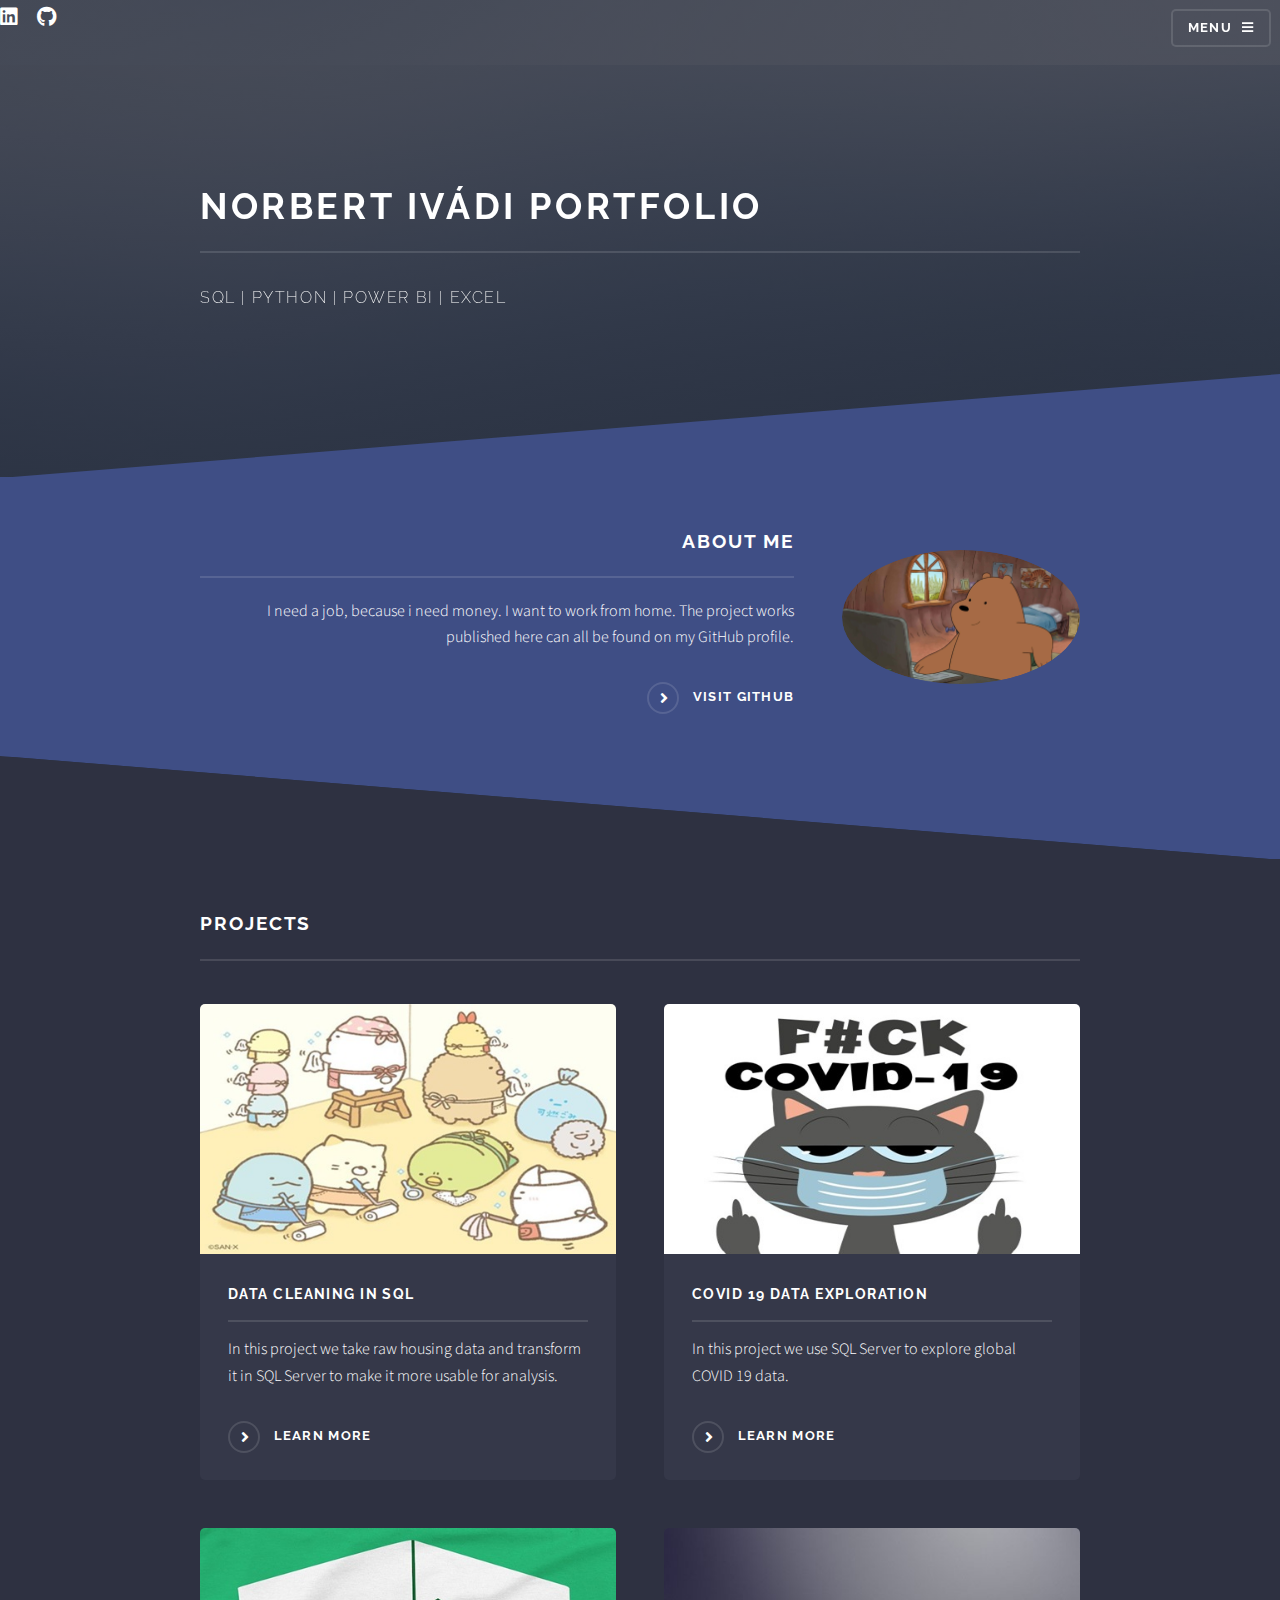
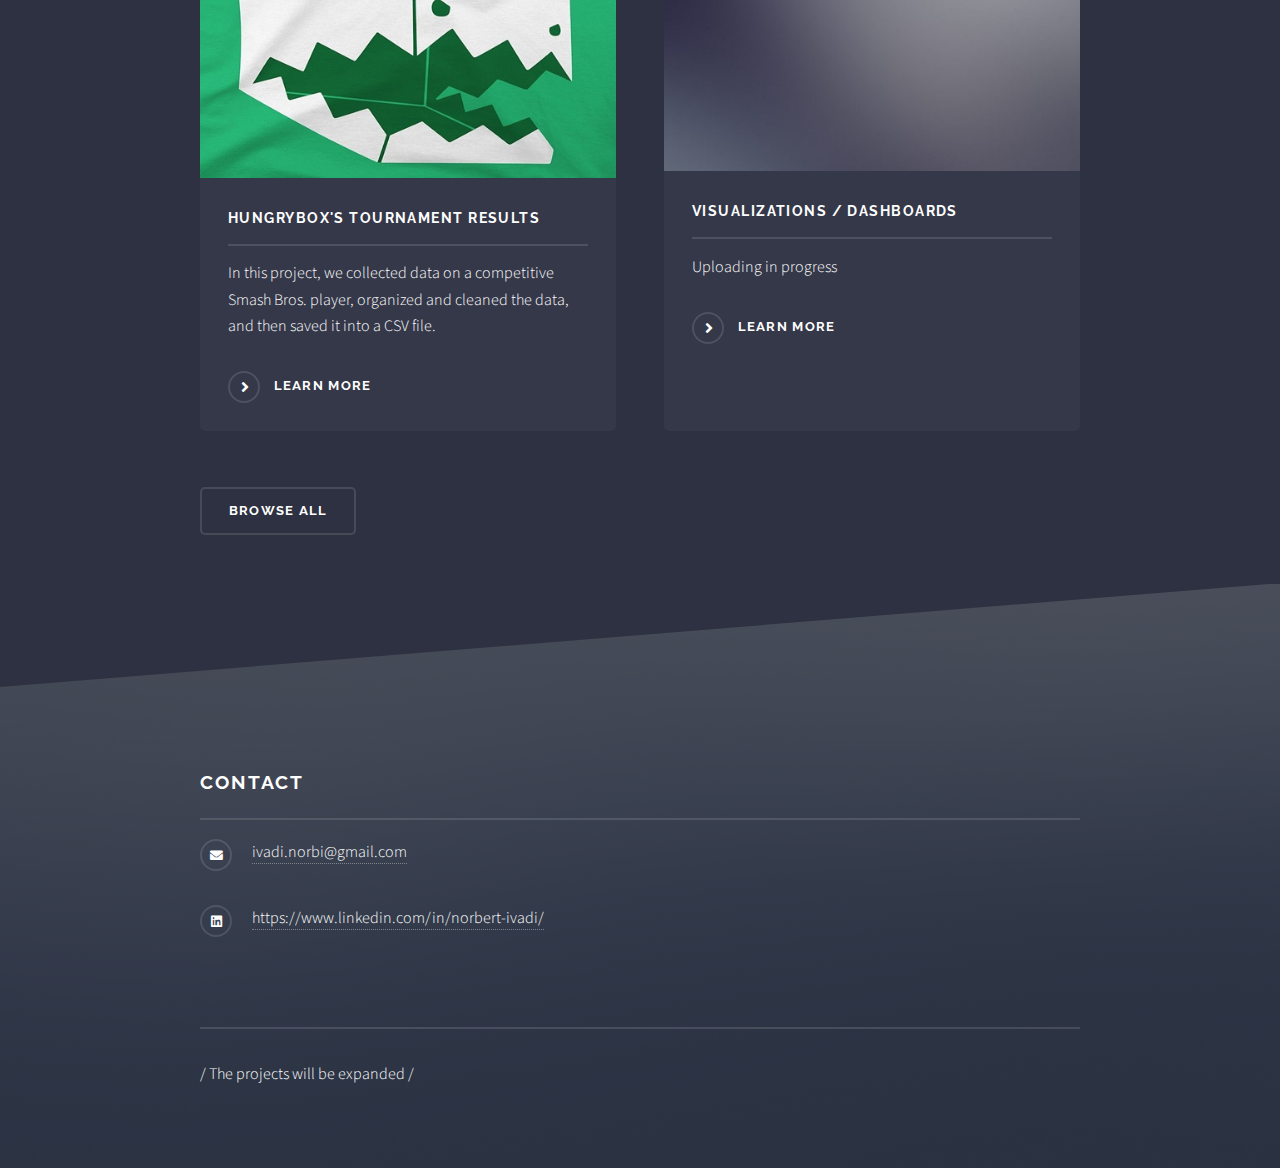
==== index.html @ 2c21918b "v 1.0" ====
<!DOCTYPE HTML>
<html>
	<head>
		<title>IvNorbi</title>
		<meta charset="utf-8" />
		<meta name="viewport" content="width=device-width, initial-scale=1, user-scalable=no" />
		<link rel="stylesheet" href="assets/css/main.css" />
		<noscript><link rel="stylesheet" href="assets/css/noscript.css" /></noscript>
	</head>
	<body class="is-preload">

		<!-- Page Wrapper -->
			<div id="page-wrapper">

				<!-- Header -->
				<ul class="icons">



					<li><a href="https://www.linkedin.com/in/norbert-ivadi/" class="icon brands fa-linkedin"  target="_blank" rel="noopener noreferrer"><span class="label">LinkedIn</span></a></li>
					<li><a href="https://github.com/IvNorbi" class="icon brands fa-github"  target="_blank" rel="noopener noreferrer"><span class="label">Github</span></a></li>
				</ul>
					<header id="header" class="alt">
						<!-- <h1><a href="index.html">Ivádi Norbert Portfolio Web</a></h1> -->
						<nav>
							<a href="#menu">Menu</a>
						</nav>
					</header>

				<!-- Menu -->
					<nav id="menu">
						<div class="inner">
							<h2>Menu</h2>
							<ul class="links">
								<li><a href="index.html">Home</a></li>
								<li><a href="#about-me">About me</a></li>
								<li><a href="#projects">Projects</a></li>
								<li><a href="#contact">Contact</a></li>
							</ul>
							<a href="#" class="close">Close</a>
						</div>
					</nav>

				<!-- Banner -->
					<section id="banner">
						<div class="inner">
							<!-- <div class="logo"><span class="icon fa-gem"></span></div> -->
							<h2>NORBERT IVÁDI PORTFOLIO</h2>
							<p>SQL | Python | Power Bi | Excel</p>
						</div>
					</section>

				<!-- Wrapper -->
					<section id="wrapper">

						<!-- One -->
							<!-- <section id="one" class="wrapper spotlight style1">
								<div class="inner">
									<a href="#" class="image"><img src="images/pic01.jpg" alt="" /></a>
									<div class="content">
										<h2 class="major">Magna arcu feugiat</h2>
										<p>Lorem ipsum dolor sit amet, etiam lorem adipiscing elit. Cras turpis ante, nullam sit amet turpis non, sollicitudin posuere urna. Mauris id tellus arcu. Nunc vehicula id nulla dignissim dapibus. Nullam ultrices, neque et faucibus viverra, ex nulla cursus.</p>
										<a href="#" class="special">Learn more</a>
									</div>
								</div>
							</section> -->

						<!-- Two -->
							<!-- <section id="two" class="wrapper alt spotlight style2">
								<div class="inner">
									<a href="#" class="image"><img src="images/pic02.jpg" alt="" /></a>
									<div class="content">
										<h2 class="major">Tempus adipiscing</h2>
										<p>Lorem ipsum dolor sit amet, etiam lorem adipiscing elit. Cras turpis ante, nullam sit amet turpis non, sollicitudin posuere urna. Mauris id tellus arcu. Nunc vehicula id nulla dignissim dapibus. Nullam ultrices, neque et faucibus viverra, ex nulla cursus.</p>
										<a href="#" class="special">Learn more</a>
									</div>
								</div>
							</section> -->

						<!-- Three -->
							<section id="three" class="wrapper spotlight style3">
								<div class="inner">
									<a href="#" class="image"><img src="images/pic03.jpg" alt="" /></a>
									<div class="content">
										<h2 class="major" id="about-me">About me</h2>
										<p>I need a job, because i need money. I want to work from home. The project works published here can all be found on my GitHub profile.</p>
										<a href="https://github.com/IvNorbi" class="special" target="_blank" rel="noopener noreferrer">VISIT GITHUB</a>
									</div>
								</div>
							</section>

						<!-- Four -->
							<section id="four" class="wrapper alt style1">
								<div class="inner">
									<h2 class="major" id="projects">PROJECTS</h2>
									<!-- <p>Test.</p> -->
									<section class="features">
										<article>
											<a href="#" class="image"><img src="images/pic04.jpg" alt="" /></a>
											<h3 class="major">Data Cleaning in SQL</h3>
											<p>In this project we take raw housing data and transform it in SQL Server to make it more usable for analysis.</p>
											<a href="https://github.com/IvNorbi/SQL-codes/blob/main/SQL%20Data%20Cleaning.sql" class="special" target="_blank" rel="noopener noreferrer">Learn more</a>
										</article>
										<article>
											<a href="#" class="image"><img src="images/pic05.jpg" alt="" /></a>
											<h3 class="major">COVID 19 Data Exploration</h3>
											<p>In this project we use SQL Server to explore global COVID 19 data.</p>
											<a href="https://github.com/IvNorbi/SQL-codes/blob/main/Covid19SQL.sql" class="special" target="_blank" rel="noopener noreferrer">Learn more</a>
										</article>
										<article>
											<a href="#" class="image"><img src="images/pic06.jpg" alt="" /></a>
											<h3 class="major">Hungrybox's Tournament Results</h3>
											<p>In this project, we collected data on a competitive Smash Bros. player, organized and cleaned the data, and then saved it into a CSV file.</p>
											<a href="https://github.com/IvNorbi/PYTHON-Codes/blob/main/hungrybox_results.ipynb" class="special" target="_blank" rel="noopener noreferrer">Learn more</a>
										</article>
										<article>
											<a href="#" class="image"><img src="images/pic07.jpg" alt="" /></a>
											<h3 class="major">Visualizations / Dashboards</h3>
											<p>Uploading in progress</p>
											<a href="#" class="special">Learn more</a>
										</article>
									</section>
									<ul class="actions">
										<li><a href="#" class="button">Browse All</a></li>
									</ul>
								</div>
							</section>

					</section>

				<!-- Footer -->
					<section id="footer">
						<div class="inner">
							<h2 class="major" id="contact">Contact</h2>
							<!-- <form method="post" action="#">
								<div class="fields">
									<div class="field">
										<label for="name">Name</label>
										<input type="text" name="name" id="name" />
									</div>
									<div class="field">
										<label for="email">Email</label>
										<input type="email" name="email" id="email" />
									</div>
									<div class="field">
										<label for="message">Message</label>
										<textarea name="message" id="message" rows="4"></textarea>
									</div>
								</div>
								<ul class="actions">
									<li><input type="submit" value="Send Message" /></li>
								</ul>
							</form> -->
							<ul class="contact">
								<li class="icon solid fa-envelope"><a href="#">ivadi.norbi@gmail.com</a></li>
								<li class="icon brands fa-linkedin"><a href="#">https://www.linkedin.com/in/norbert-ivadi/</a></li>
							</ul>
							<ul class="copyright">
								/ The projects will be expanded /
							</ul>
						</div>
					</section>

			</div>

		<!-- Scripts -->
			<script src="assets/js/jquery.min.js"></script>
			<script src="assets/js/jquery.scrollex.min.js"></script>
			<script src="assets/js/browser.min.js"></script>
			<script src="assets/js/breakpoints.min.js"></script>
			<script src="assets/js/util.js"></script>
			<script src="assets/js/main.js"></script>

	</body>
</html>
---- assets/css/main.css ----
@import url(fontawesome-all.min.css);
@import url("https://fonts.googleapis.com/css?family=Raleway:200,700|Source+Sans+Pro:300,600,300italic,600italic");

/*
	Solid State by HTML5 UP
	html5up.net | @ajlkn
	Free for personal and commercial use under the CCA 3.0 license (html5up.net/license)
*/

html, body, div, span, applet, object,
iframe, h1, h2, h3, h4, h5, h6, p, blockquote,
pre, a, abbr, acronym, address, big, cite,
code, del, dfn, em, img, ins, kbd, q, s, samp,
small, strike, strong, sub, sup, tt, var, b,
u, i, center, dl, dt, dd, ol, ul, li, fieldset,
form, label, legend, table, caption, tbody,
tfoot, thead, tr, th, td, article, aside,
canvas, details, embed, figure, figcaption,
footer, header, hgroup, menu, nav, output, ruby,
section, summary, time, mark, audio, video {
	margin: 0;
	padding: 0;
	border: 0;
	font-size: 100%;
	font: inherit;
	vertical-align: baseline;}

article, aside, details, figcaption, figure,
footer, header, hgroup, menu, nav, section {
	display: block;}

body {
	line-height: 1;
}

ol, ul {
	list-style: none;
}

blockquote, q {
	quotes: none;
}

	blockquote:before, blockquote:after, q:before, q:after {
		content: '';
		content: none;
	}

table {
	border-collapse: collapse;
	border-spacing: 0;
}

body {
	-webkit-text-size-adjust: none;
}

mark {
	background-color: transparent;
	color: inherit;
}

input::-moz-focus-inner {
	border: 0;
	padding: 0;
}

input, select, textarea {
	-moz-appearance: none;
	-webkit-appearance: none;
	-ms-appearance: none;
	appearance: none;
}

/* Basic */

	@-ms-viewport {
		width: device-width;
	}

	body {
		-ms-overflow-style: scrollbar;
	}

	@media screen and (max-width: 480px) {

		html, body {
			min-width: 320px;
		}

	}

	html {
		box-sizing: border-box;
	}

	*, *:before, *:after {
		box-sizing: inherit;
	}

	body {
		background-color: #2e3141;
		background-image: linear-gradient(to top, rgba(46, 49, 65, 0.8), rgba(46, 49, 65, 0.8)), url("../../images/bg.jpg");
		background-size: auto, cover;
		background-attachment: fixed, fixed;
		background-position: center, center;
	}

		body.is-preload *, body.is-preload *:before, body.is-preload *:after {
			-moz-animation: none !important;
			-webkit-animation: none !important;
			-ms-animation: none !important;
			animation: none !important;
			-moz-transition: none !important;
			-webkit-transition: none !important;
			-ms-transition: none !important;
			transition: none !important;
		}

/* Type */

	body, input, select, textarea {
		color: #ffffff;
		font-family: "Source Sans Pro", Helvetica, sans-serif;
		font-size: 16.5pt;
		font-weight: 300;
		line-height: 1.65;
	}

		@media screen and (max-width: 1680px) {

			body, input, select, textarea {
				font-size: 13pt;
			}

		}

		@media screen and (max-width: 1280px) {

			body, input, select, textarea {
				font-size: 12pt;
			}

		}

		@media screen and (max-width: 980px) {

			body, input, select, textarea {
				font-size: 12pt;
			}

		}

		@media screen and (max-width: 736px) {

			body, input, select, textarea {
				font-size: 12pt;
			}

		}

		@media screen and (max-width: 480px) {

			body, input, select, textarea {
				font-size: 12pt;
			}

		}

	a {
		-moz-transition: color 0.2s ease-in-out, border-bottom-color 0.2s ease-in-out;
		-webkit-transition: color 0.2s ease-in-out, border-bottom-color 0.2s ease-in-out;
		-ms-transition: color 0.2s ease-in-out, border-bottom-color 0.2s ease-in-out;
		transition: color 0.2s ease-in-out, border-bottom-color 0.2s ease-in-out;
		border-bottom: dotted 1px rgba(255, 255, 255, 0.35);
		color: #ffffff;
		text-decoration: none;
	}

		a:hover {
			border-bottom-color: transparent;
			color: #ffffff !important;
		}

		a.special:not(.button) {
			text-decoration: none;
			border-bottom: 0;
			display: block;
			font-family: Raleway, Helvetica, sans-serif;
			font-size: 0.8em;
			font-weight: 700;
			letter-spacing: 0.1em;
			margin: 0 0 2em 0;
			text-transform: uppercase;
		}

			a.special:not(.button):before {
				-moz-osx-font-smoothing: grayscale;
				-webkit-font-smoothing: antialiased;
				display: inline-block;
				font-style: normal;
				font-variant: normal;
				text-rendering: auto;
				line-height: 1;
				text-transform: none !important;
				font-family: 'Font Awesome 5 Free';
				font-weight: 900;
			}

			a.special:not(.button):before {
				-moz-transition: background-color 0.2s ease-in-out;
				-webkit-transition: background-color 0.2s ease-in-out;
				-ms-transition: background-color 0.2s ease-in-out;
				transition: background-color 0.2s ease-in-out;
				border-radius: 100%;
				border: solid 2px rgba(255, 255, 255, 0.125);
				content: '\f105';
				display: inline-block;
				font-size: 1.25em;
				height: 2em;
				line-height: 1.75em;
				margin-right: 0.85em;
				text-align: center;
				text-indent: 0.15em;
				vertical-align: middle;
				width: 2em;
			}

			a.special:not(.button):hover:before {
				background-color: rgba(255, 255, 255, 0.025);
			}

			a.special:not(.button):active:before {
				background-color: rgba(255, 255, 255, 0.075);
			}

	strong, b {
		color: #ffffff;
		font-weight: 600;
	}

	em, i {
		font-style: italic;
	}

	p {
		margin: 0 0 2em 0;
	}

	h1, h2, h3, h4, h5, h6 {
		color: #ffffff;
		font-family: Raleway, Helvetica, sans-serif;
		font-weight: 700;
		letter-spacing: 0.1em;
		margin: 0 0 1em 0;
		text-transform: uppercase;
	}

		h1 a, h2 a, h3 a, h4 a, h5 a, h6 a {
			color: inherit;
			text-decoration: none;
			border-bottom: 0;
		}

		h1 span, h2 span, h3 span, h4 span, h5 span, h6 span {
			font-weight: 200;
		}

		h1.major, h2.major, h3.major, h4.major, h5.major, h6.major {
			padding-bottom: 1em;
			border-bottom: solid 2px rgba(255, 255, 255, 0.125);
		}

	h2 {
		font-size: 1.2em;
	}

	h3 {
		font-size: 0.9em;
	}

	h4 {
		font-size: 0.7em;
	}

	h5 {
		font-size: 0.7em;
	}

	h6 {
		font-size: 0.7em;
	}

	@media screen and (max-width: 736px) {

		h2 {
			font-size: 1em;
		}

		h3 {
			font-size: 0.8em;
		}

	}

	sub {
		font-size: 0.8em;
		position: relative;
		top: 0.5em;
	}

	sup {
		font-size: 0.8em;
		position: relative;
		top: -0.5em;
	}

	blockquote {
		border-left: solid 4px rgba(255, 255, 255, 0.125);
		font-style: italic;
		margin: 0 0 2em 0;
		padding: 0.5em 0 0.5em 2em;
	}

	code {
		background: rgba(255, 255, 255, 0.025);
		border-radius: 5px;
		border: solid 2px rgba(255, 255, 255, 0.125);
		font-family: "Courier New", monospace;
		font-size: 0.9em;
		margin: 0 0.25em;
		padding: 0.25em 0.65em;
	}

	pre {
		-webkit-overflow-scrolling: touch;
		font-family: "Courier New", monospace;
		font-size: 0.9em;
		margin: 0 0 2em 0;
	}

		pre code {
			display: block;
			line-height: 1.75em;
			padding: 1em 1.5em;
			overflow-x: auto;
		}

	hr {
		border: 0;
		border-bottom: solid 2px rgba(255, 255, 255, 0.125);
		margin: 2.5em 0;
	}

		hr.major {
			margin: 4em 0;
		}

	.align-left {
		text-align: left;
	}

	.align-center {
		text-align: center;
	}

	.align-right {
		text-align: right;
	}

/* Row */

	.row {
		display: flex;
		flex-wrap: wrap;
		box-sizing: border-box;
		align-items: stretch;
	}

		.row > * {
			box-sizing: border-box;
		}

		.row.gtr-uniform > * > :last-child {
			margin-bottom: 0;
		}

		.row.aln-left {
			justify-content: flex-start;
		}

		.row.aln-center {
			justify-content: center;
		}

		.row.aln-right {
			justify-content: flex-end;
		}

		.row.aln-top {
			align-items: flex-start;
		}

		.row.aln-middle {
			align-items: center;
		}

		.row.aln-bottom {
			align-items: flex-end;
		}

		.row > .imp {
			order: -1;
		}

		.row > .col-1 {
			width: 8.33333%;
		}

		.row > .off-1 {
			margin-left: 8.33333%;
		}

		.row > .col-2 {
			width: 16.66667%;
		}

		.row > .off-2 {
			margin-left: 16.66667%;
		}

		.row > .col-3 {
			width: 25%;
		}

		.row > .off-3 {
			margin-left: 25%;
		}

		.row > .col-4 {
			width: 33.33333%;
		}

		.row > .off-4 {
			margin-left: 33.33333%;
		}

		.row > .col-5 {
			width: 41.66667%;
		}

		.row > .off-5 {
			margin-left: 41.66667%;
		}

		.row > .col-6 {
			width: 50%;
		}

		.row > .off-6 {
			margin-left: 50%;
		}

		.row > .col-7 {
			width: 58.33333%;
		}

		.row > .off-7 {
			margin-left: 58.33333%;
		}

		.row > .col-8 {
			width: 66.66667%;
		}

		.row > .off-8 {
			margin-left: 66.66667%;
		}

		.row > .col-9 {
			width: 75%;
		}

		.row > .off-9 {
			margin-left: 75%;
		}

		.row > .col-10 {
			width: 83.33333%;
		}

		.row > .off-10 {
			margin-left: 83.33333%;
		}

		.row > .col-11 {
			width: 91.66667%;
		}

		.row > .off-11 {
			margin-left: 91.66667%;
		}

		.row > .col-12 {
			width: 100%;
		}

		.row > .off-12 {
			margin-left: 100%;
		}

		.row.gtr-0 {
			margin-top: 0;
			margin-left: 0em;
		}

			.row.gtr-0 > * {
				padding: 0 0 0 0em;
			}

			.row.gtr-0.gtr-uniform {
				margin-top: 0em;
			}

				.row.gtr-0.gtr-uniform > * {
					padding-top: 0em;
				}

		.row.gtr-25 {
			margin-top: 0;
			margin-left: -0.4375em;
		}

			.row.gtr-25 > * {
				padding: 0 0 0 0.4375em;
			}

			.row.gtr-25.gtr-uniform {
				margin-top: -0.4375em;
			}

				.row.gtr-25.gtr-uniform > * {
					padding-top: 0.4375em;
				}

		.row.gtr-50 {
			margin-top: 0;
			margin-left: -0.875em;
		}

			.row.gtr-50 > * {
				padding: 0 0 0 0.875em;
			}

			.row.gtr-50.gtr-uniform {
				margin-top: -0.875em;
			}

				.row.gtr-50.gtr-uniform > * {
					padding-top: 0.875em;
				}

		.row {
			margin-top: 0;
			margin-left: -1.75em;
		}

			.row > * {
				padding: 0 0 0 1.75em;
			}

			.row.gtr-uniform {
				margin-top: -1.75em;
			}

				.row.gtr-uniform > * {
					padding-top: 1.75em;
				}

		.row.gtr-150 {
			margin-top: 0;
			margin-left: -2.625em;
		}

			.row.gtr-150 > * {
				padding: 0 0 0 2.625em;
			}

			.row.gtr-150.gtr-uniform {
				margin-top: -2.625em;
			}

				.row.gtr-150.gtr-uniform > * {
					padding-top: 2.625em;
				}

		.row.gtr-200 {
			margin-top: 0;
			margin-left: -3.5em;
		}

			.row.gtr-200 > * {
				padding: 0 0 0 3.5em;
			}

			.row.gtr-200.gtr-uniform {
				margin-top: -3.5em;
			}

				.row.gtr-200.gtr-uniform > * {
					padding-top: 3.5em;
				}

		@media screen and (max-width: 1680px) {

			.row {
				display: flex;
				flex-wrap: wrap;
				box-sizing: border-box;
				align-items: stretch;
			}

				.row > * {
					box-sizing: border-box;
				}

				.row.gtr-uniform > * > :last-child {
					margin-bottom: 0;
				}

				.row.aln-left {
					justify-content: flex-start;
				}

				.row.aln-center {
					justify-content: center;
				}

				.row.aln-right {
					justify-content: flex-end;
				}

				.row.aln-top {
					align-items: flex-start;
				}

				.row.aln-middle {
					align-items: center;
				}

				.row.aln-bottom {
					align-items: flex-end;
				}

				.row > .imp-xlarge {
					order: -1;
				}

				.row > .col-1-xlarge {
					width: 8.33333%;
				}

				.row > .off-1-xlarge {
					margin-left: 8.33333%;
				}

				.row > .col-2-xlarge {
					width: 16.66667%;
				}

				.row > .off-2-xlarge {
					margin-left: 16.66667%;
				}

				.row > .col-3-xlarge {
					width: 25%;
				}

				.row > .off-3-xlarge {
					margin-left: 25%;
				}

				.row > .col-4-xlarge {
					width: 33.33333%;
				}

				.row > .off-4-xlarge {
					margin-left: 33.33333%;
				}

				.row > .col-5-xlarge {
					width: 41.66667%;
				}

				.row > .off-5-xlarge {
					margin-left: 41.66667%;
				}

				.row > .col-6-xlarge {
					width: 50%;
				}

				.row > .off-6-xlarge {
					margin-left: 50%;
				}

				.row > .col-7-xlarge {
					width: 58.33333%;
				}

				.row > .off-7-xlarge {
					margin-left: 58.33333%;
				}

				.row > .col-8-xlarge {
					width: 66.66667%;
				}

				.row > .off-8-xlarge {
					margin-left: 66.66667%;
				}

				.row > .col-9-xlarge {
					width: 75%;
				}

				.row > .off-9-xlarge {
					margin-left: 75%;
				}

				.row > .col-10-xlarge {
					width: 83.33333%;
				}

				.row > .off-10-xlarge {
					margin-left: 83.33333%;
				}

				.row > .col-11-xlarge {
					width: 91.66667%;
				}

				.row > .off-11-xlarge {
					margin-left: 91.66667%;
				}

				.row > .col-12-xlarge {
					width: 100%;
				}

				.row > .off-12-xlarge {
					margin-left: 100%;
				}

				.row.gtr-0 {
					margin-top: 0;
					margin-left: 0em;
				}

					.row.gtr-0 > * {
						padding: 0 0 0 0em;
					}

					.row.gtr-0.gtr-uniform {
						margin-top: 0em;
					}

						.row.gtr-0.gtr-uniform > * {
							padding-top: 0em;
						}

				.row.gtr-25 {
					margin-top: 0;
					margin-left: -0.4375em;
				}

					.row.gtr-25 > * {
						padding: 0 0 0 0.4375em;
					}

					.row.gtr-25.gtr-uniform {
						margin-top: -0.4375em;
					}

						.row.gtr-25.gtr-uniform > * {
							padding-top: 0.4375em;
						}

				.row.gtr-50 {
					margin-top: 0;
					margin-left: -0.875em;
				}

					.row.gtr-50 > * {
						padding: 0 0 0 0.875em;
					}

					.row.gtr-50.gtr-uniform {
						margin-top: -0.875em;
					}

						.row.gtr-50.gtr-uniform > * {
							padding-top: 0.875em;
						}

				.row {
					margin-top: 0;
					margin-left: -1.75em;
				}

					.row > * {
						padding: 0 0 0 1.75em;
					}

					.row.gtr-uniform {
						margin-top: -1.75em;
					}

						.row.gtr-uniform > * {
							padding-top: 1.75em;
						}

				.row.gtr-150 {
					margin-top: 0;
					margin-left: -2.625em;
				}

					.row.gtr-150 > * {
						padding: 0 0 0 2.625em;
					}

					.row.gtr-150.gtr-uniform {
						margin-top: -2.625em;
					}

						.row.gtr-150.gtr-uniform > * {
							padding-top: 2.625em;
						}

				.row.gtr-200 {
					margin-top: 0;
					margin-left: -3.5em;
				}

					.row.gtr-200 > * {
						padding: 0 0 0 3.5em;
					}

					.row.gtr-200.gtr-uniform {
						margin-top: -3.5em;
					}

						.row.gtr-200.gtr-uniform > * {
							padding-top: 3.5em;
						}

		}

		@media screen and (max-width: 1280px) {

			.row {
				display: flex;
				flex-wrap: wrap;
				box-sizing: border-box;
				align-items: stretch;
			}

				.row > * {
					box-sizing: border-box;
				}

				.row.gtr-uniform > * > :last-child {
					margin-bottom: 0;
				}

				.row.aln-left {
					justify-content: flex-start;
				}

				.row.aln-center {
					justify-content: center;
				}

				.row.aln-right {
					justify-content: flex-end;
				}

				.row.aln-top {
					align-items: flex-start;
				}

				.row.aln-middle {
					align-items: center;
				}

				.row.aln-bottom {
					align-items: flex-end;
				}

				.row > .imp-large {
					order: -1;
				}

				.row > .col-1-large {
					width: 8.33333%;
				}

				.row > .off-1-large {
					margin-left: 8.33333%;
				}

				.row > .col-2-large {
					width: 16.66667%;
				}

				.row > .off-2-large {
					margin-left: 16.66667%;
				}

				.row > .col-3-large {
					width: 25%;
				}

				.row > .off-3-large {
					margin-left: 25%;
				}

				.row > .col-4-large {
					width: 33.33333%;
				}

				.row > .off-4-large {
					margin-left: 33.33333%;
				}

				.row > .col-5-large {
					width: 41.66667%;
				}

				.row > .off-5-large {
					margin-left: 41.66667%;
				}

				.row > .col-6-large {
					width: 50%;
				}

				.row > .off-6-large {
					margin-left: 50%;
				}

				.row > .col-7-large {
					width: 58.33333%;
				}

				.row > .off-7-large {
					margin-left: 58.33333%;
				}

				.row > .col-8-large {
					width: 66.66667%;
				}

				.row > .off-8-large {
					margin-left: 66.66667%;
				}

				.row > .col-9-large {
					width: 75%;
				}

				.row > .off-9-large {
					margin-left: 75%;
				}

				.row > .col-10-large {
					width: 83.33333%;
				}

				.row > .off-10-large {
					margin-left: 83.33333%;
				}

				.row > .col-11-large {
					width: 91.66667%;
				}

				.row > .off-11-large {
					margin-left: 91.66667%;
				}

				.row > .col-12-large {
					width: 100%;
				}

				.row > .off-12-large {
					margin-left: 100%;
				}

				.row.gtr-0 {
					margin-top: 0;
					margin-left: 0em;
				}

					.row.gtr-0 > * {
						padding: 0 0 0 0em;
					}

					.row.gtr-0.gtr-uniform {
						margin-top: 0em;
					}

						.row.gtr-0.gtr-uniform > * {
							padding-top: 0em;
						}

				.row.gtr-25 {
					margin-top: 0;
					margin-left: -0.4375em;
				}

					.row.gtr-25 > * {
						padding: 0 0 0 0.4375em;
					}

					.row.gtr-25.gtr-uniform {
						margin-top: -0.4375em;
					}

						.row.gtr-25.gtr-uniform > * {
							padding-top: 0.4375em;
						}

				.row.gtr-50 {
					margin-top: 0;
					margin-left: -0.875em;
				}

					.row.gtr-50 > * {
						padding: 0 0 0 0.875em;
					}

					.row.gtr-50.gtr-uniform {
						margin-top: -0.875em;
					}

						.row.gtr-50.gtr-uniform > * {
							padding-top: 0.875em;
						}

				.row {
					margin-top: 0;
					margin-left: -1.75em;
				}

					.row > * {
						padding: 0 0 0 1.75em;
					}

					.row.gtr-uniform {
						margin-top: -1.75em;
					}

						.row.gtr-uniform > * {
							padding-top: 1.75em;
						}

				.row.gtr-150 {
					margin-top: 0;
					margin-left: -2.625em;
				}

					.row.gtr-150 > * {
						padding: 0 0 0 2.625em;
					}

					.row.gtr-150.gtr-uniform {
						margin-top: -2.625em;
					}

						.row.gtr-150.gtr-uniform > * {
							padding-top: 2.625em;
						}

				.row.gtr-200 {
					margin-top: 0;
					margin-left: -3.5em;
				}

					.row.gtr-200 > * {
						padding: 0 0 0 3.5em;
					}

					.row.gtr-200.gtr-uniform {
						margin-top: -3.5em;
					}

						.row.gtr-200.gtr-uniform > * {
							padding-top: 3.5em;
						}

		}

		@media screen and (max-width: 980px) {

			.row {
				display: flex;
				flex-wrap: wrap;
				box-sizing: border-box;
				align-items: stretch;
			}

				.row > * {
					box-sizing: border-box;
				}

				.row.gtr-uniform > * > :last-child {
					margin-bottom: 0;
				}

				.row.aln-left {
					justify-content: flex-start;
				}

				.row.aln-center {
					justify-content: center;
				}

				.row.aln-right {
					justify-content: flex-end;
				}

				.row.aln-top {
					align-items: flex-start;
				}

				.row.aln-middle {
					align-items: center;
				}

				.row.aln-bottom {
					align-items: flex-end;
				}

				.row > .imp-medium {
					order: -1;
				}

				.row > .col-1-medium {
					width: 8.33333%;
				}

				.row > .off-1-medium {
					margin-left: 8.33333%;
				}

				.row > .col-2-medium {
					width: 16.66667%;
				}

				.row > .off-2-medium {
					margin-left: 16.66667%;
				}

				.row > .col-3-medium {
					width: 25%;
				}

				.row > .off-3-medium {
					margin-left: 25%;
				}

				.row > .col-4-medium {
					width: 33.33333%;
				}

				.row > .off-4-medium {
					margin-left: 33.33333%;
				}

				.row > .col-5-medium {
					width: 41.66667%;
				}

				.row > .off-5-medium {
					margin-left: 41.66667%;
				}

				.row > .col-6-medium {
					width: 50%;
				}

				.row > .off-6-medium {
					margin-left: 50%;
				}

				.row > .col-7-medium {
					width: 58.33333%;
				}

				.row > .off-7-medium {
					margin-left: 58.33333%;
				}

				.row > .col-8-medium {
					width: 66.66667%;
				}

				.row > .off-8-medium {
					margin-left: 66.66667%;
				}

				.row > .col-9-medium {
					width: 75%;
				}

				.row > .off-9-medium {
					margin-left: 75%;
				}

				.row > .col-10-medium {
					width: 83.33333%;
				}

				.row > .off-10-medium {
					margin-left: 83.33333%;
				}

				.row > .col-11-medium {
					width: 91.66667%;
				}

				.row > .off-11-medium {
					margin-left: 91.66667%;
				}

				.row > .col-12-medium {
					width: 100%;
				}

				.row > .off-12-medium {
					margin-left: 100%;
				}

				.row.gtr-0 {
					margin-top: 0;
					margin-left: 0em;
				}

					.row.gtr-0 > * {
						padding: 0 0 0 0em;
					}

					.row.gtr-0.gtr-uniform {
						margin-top: 0em;
					}

						.row.gtr-0.gtr-uniform > * {
							padding-top: 0em;
						}

				.row.gtr-25 {
					margin-top: 0;
					margin-left: -0.4375em;
				}

					.row.gtr-25 > * {
						padding: 0 0 0 0.4375em;
					}

					.row.gtr-25.gtr-uniform {
						margin-top: -0.4375em;
					}

						.row.gtr-25.gtr-uniform > * {
							padding-top: 0.4375em;
						}

				.row.gtr-50 {
					margin-top: 0;
					margin-left: -0.875em;
				}

					.row.gtr-50 > * {
						padding: 0 0 0 0.875em;
					}

					.row.gtr-50.gtr-uniform {
						margin-top: -0.875em;
					}

						.row.gtr-50.gtr-uniform > * {
							padding-top: 0.875em;
						}

				.row {
					margin-top: 0;
					margin-left: -1.75em;
				}

					.row > * {
						padding: 0 0 0 1.75em;
					}

					.row.gtr-uniform {
						margin-top: -1.75em;
					}

						.row.gtr-uniform > * {
							padding-top: 1.75em;
						}

				.row.gtr-150 {
					margin-top: 0;
					margin-left: -2.625em;
				}

					.row.gtr-150 > * {
						padding: 0 0 0 2.625em;
					}

					.row.gtr-150.gtr-uniform {
						margin-top: -2.625em;
					}

						.row.gtr-150.gtr-uniform > * {
							padding-top: 2.625em;
						}

				.row.gtr-200 {
					margin-top: 0;
					margin-left: -3.5em;
				}

					.row.gtr-200 > * {
						padding: 0 0 0 3.5em;
					}

					.row.gtr-200.gtr-uniform {
						margin-top: -3.5em;
					}

						.row.gtr-200.gtr-uniform > * {
							padding-top: 3.5em;
						}

		}

		@media screen and (max-width: 736px) {

			.row {
				display: flex;
				flex-wrap: wrap;
				box-sizing: border-box;
				align-items: stretch;
			}

				.row > * {
					box-sizing: border-box;
				}

				.row.gtr-uniform > * > :last-child {
					margin-bottom: 0;
				}

				.row.aln-left {
					justify-content: flex-start;
				}

				.row.aln-center {
					justify-content: center;
				}

				.row.aln-right {
					justify-content: flex-end;
				}

				.row.aln-top {
					align-items: flex-start;
				}

				.row.aln-middle {
					align-items: center;
				}

				.row.aln-bottom {
					align-items: flex-end;
				}

				.row > .imp-small {
					order: -1;
				}

				.row > .col-1-small {
					width: 8.33333%;
				}

				.row > .off-1-small {
					margin-left: 8.33333%;
				}

				.row > .col-2-small {
					width: 16.66667%;
				}

				.row > .off-2-small {
					margin-left: 16.66667%;
				}

				.row > .col-3-small {
					width: 25%;
				}

				.row > .off-3-small {
					margin-left: 25%;
				}

				.row > .col-4-small {
					width: 33.33333%;
				}

				.row > .off-4-small {
					margin-left: 33.33333%;
				}

				.row > .col-5-small {
					width: 41.66667%;
				}

				.row > .off-5-small {
					margin-left: 41.66667%;
				}

				.row > .col-6-small {
					width: 50%;
				}

				.row > .off-6-small {
					margin-left: 50%;
				}

				.row > .col-7-small {
					width: 58.33333%;
				}

				.row > .off-7-small {
					margin-left: 58.33333%;
				}

				.row > .col-8-small {
					width: 66.66667%;
				}

				.row > .off-8-small {
					margin-left: 66.66667%;
				}

				.row > .col-9-small {
					width: 75%;
				}

				.row > .off-9-small {
					margin-left: 75%;
				}

				.row > .col-10-small {
					width: 83.33333%;
				}

				.row > .off-10-small {
					margin-left: 83.33333%;
				}

				.row > .col-11-small {
					width: 91.66667%;
				}

				.row > .off-11-small {
					margin-left: 91.66667%;
				}

				.row > .col-12-small {
					width: 100%;
				}

				.row > .off-12-small {
					margin-left: 100%;
				}

				.row.gtr-0 {
					margin-top: 0;
					margin-left: 0em;
				}

					.row.gtr-0 > * {
						padding: 0 0 0 0em;
					}

					.row.gtr-0.gtr-uniform {
						margin-top: 0em;
					}

						.row.gtr-0.gtr-uniform > * {
							padding-top: 0em;
						}

				.row.gtr-25 {
					margin-top: 0;
					margin-left: -0.3125em;
				}

					.row.gtr-25 > * {
						padding: 0 0 0 0.3125em;
					}

					.row.gtr-25.gtr-uniform {
						margin-top: -0.3125em;
					}

						.row.gtr-25.gtr-uniform > * {
							padding-top: 0.3125em;
						}

				.row.gtr-50 {
					margin-top: 0;
					margin-left: -0.625em;
				}

					.row.gtr-50 > * {
						padding: 0 0 0 0.625em;
					}

					.row.gtr-50.gtr-uniform {
						margin-top: -0.625em;
					}

						.row.gtr-50.gtr-uniform > * {
							padding-top: 0.625em;
						}

				.row {
					margin-top: 0;
					margin-left: -1.25em;
				}

					.row > * {
						padding: 0 0 0 1.25em;
					}

					.row.gtr-uniform {
						margin-top: -1.25em;
					}

						.row.gtr-uniform > * {
							padding-top: 1.25em;
						}

				.row.gtr-150 {
					margin-top: 0;
					margin-left: -1.875em;
				}

					.row.gtr-150 > * {
						padding: 0 0 0 1.875em;
					}

					.row.gtr-150.gtr-uniform {
						margin-top: -1.875em;
					}

						.row.gtr-150.gtr-uniform > * {
							padding-top: 1.875em;
						}

				.row.gtr-200 {
					margin-top: 0;
					margin-left: -2.5em;
				}

					.row.gtr-200 > * {
						padding: 0 0 0 2.5em;
					}

					.row.gtr-200.gtr-uniform {
						margin-top: -2.5em;
					}

						.row.gtr-200.gtr-uniform > * {
							padding-top: 2.5em;
						}

		}

		@media screen and (max-width: 480px) {

			.row {
				display: flex;
				flex-wrap: wrap;
				box-sizing: border-box;
				align-items: stretch;
			}

				.row > * {
					box-sizing: border-box;
				}

				.row.gtr-uniform > * > :last-child {
					margin-bottom: 0;
				}

				.row.aln-left {
					justify-content: flex-start;
				}

				.row.aln-center {
					justify-content: center;
				}

				.row.aln-right {
					justify-content: flex-end;
				}

				.row.aln-top {
					align-items: flex-start;
				}

				.row.aln-middle {
					align-items: center;
				}

				.row.aln-bottom {
					align-items: flex-end;
				}

				.row > .imp-xsmall {
					order: -1;
				}

				.row > .col-1-xsmall {
					width: 8.33333%;
				}

				.row > .off-1-xsmall {
					margin-left: 8.33333%;
				}

				.row > .col-2-xsmall {
					width: 16.66667%;
				}

				.row > .off-2-xsmall {
					margin-left: 16.66667%;
				}

				.row > .col-3-xsmall {
					width: 25%;
				}

				.row > .off-3-xsmall {
					margin-left: 25%;
				}

				.row > .col-4-xsmall {
					width: 33.33333%;
				}

				.row > .off-4-xsmall {
					margin-left: 33.33333%;
				}

				.row > .col-5-xsmall {
					width: 41.66667%;
				}

				.row > .off-5-xsmall {
					margin-left: 41.66667%;
				}

				.row > .col-6-xsmall {
					width: 50%;
				}

				.row > .off-6-xsmall {
					margin-left: 50%;
				}

				.row > .col-7-xsmall {
					width: 58.33333%;
				}

				.row > .off-7-xsmall {
					margin-left: 58.33333%;
				}

				.row > .col-8-xsmall {
					width: 66.66667%;
				}

				.row > .off-8-xsmall {
					margin-left: 66.66667%;
				}

				.row > .col-9-xsmall {
					width: 75%;
				}

				.row > .off-9-xsmall {
					margin-left: 75%;
				}

				.row > .col-10-xsmall {
					width: 83.33333%;
				}

				.row > .off-10-xsmall {
					margin-left: 83.33333%;
				}

				.row > .col-11-xsmall {
					width: 91.66667%;
				}

				.row > .off-11-xsmall {
					margin-left: 91.66667%;
				}

				.row > .col-12-xsmall {
					width: 100%;
				}

				.row > .off-12-xsmall {
					margin-left: 100%;
				}

				.row.gtr-0 {
					margin-top: 0;
					margin-left: 0em;
				}

					.row.gtr-0 > * {
						padding: 0 0 0 0em;
					}

					.row.gtr-0.gtr-uniform {
						margin-top: 0em;
					}

						.row.gtr-0.gtr-uniform > * {
							padding-top: 0em;
						}

				.row.gtr-25 {
					margin-top: 0;
					margin-left: -0.3125em;
				}

					.row.gtr-25 > * {
						padding: 0 0 0 0.3125em;
					}

					.row.gtr-25.gtr-uniform {
						margin-top: -0.3125em;
					}

						.row.gtr-25.gtr-uniform > * {
							padding-top: 0.3125em;
						}

				.row.gtr-50 {
					margin-top: 0;
					margin-left: -0.625em;
				}

					.row.gtr-50 > * {
						padding: 0 0 0 0.625em;
					}

					.row.gtr-50.gtr-uniform {
						margin-top: -0.625em;
					}

						.row.gtr-50.gtr-uniform > * {
							padding-top: 0.625em;
						}

				.row {
					margin-top: 0;
					margin-left: -1.25em;
				}

					.row > * {
						padding: 0 0 0 1.25em;
					}

					.row.gtr-uniform {
						margin-top: -1.25em;
					}

						.row.gtr-uniform > * {
							padding-top: 1.25em;
						}

				.row.gtr-150 {
					margin-top: 0;
					margin-left: -1.875em;
				}

					.row.gtr-150 > * {
						padding: 0 0 0 1.875em;
					}

					.row.gtr-150.gtr-uniform {
						margin-top: -1.875em;
					}

						.row.gtr-150.gtr-uniform > * {
							padding-top: 1.875em;
						}

				.row.gtr-200 {
					margin-top: 0;
					margin-left: -2.5em;
				}

					.row.gtr-200 > * {
						padding: 0 0 0 2.5em;
					}

					.row.gtr-200.gtr-uniform {
						margin-top: -2.5em;
					}

						.row.gtr-200.gtr-uniform > * {
							padding-top: 2.5em;
						}

		}

		@media screen and (max-width: 360px) {

			.row {
				display: flex;
				flex-wrap: wrap;
				box-sizing: border-box;
				align-items: stretch;
			}

				.row > * {
					box-sizing: border-box;
				}

				.row.gtr-uniform > * > :last-child {
					margin-bottom: 0;
				}

				.row.aln-left {
					justify-content: flex-start;
				}

				.row.aln-center {
					justify-content: center;
				}

				.row.aln-right {
					justify-content: flex-end;
				}

				.row.aln-top {
					align-items: flex-start;
				}

				.row.aln-middle {
					align-items: center;
				}

				.row.aln-bottom {
					align-items: flex-end;
				}

				.row > .imp-xxsmall {
					order: -1;
				}

				.row > .col-1-xxsmall {
					width: 8.33333%;
				}

				.row > .off-1-xxsmall {
					margin-left: 8.33333%;
				}

				.row > .col-2-xxsmall {
					width: 16.66667%;
				}

				.row > .off-2-xxsmall {
					margin-left: 16.66667%;
				}

				.row > .col-3-xxsmall {
					width: 25%;
				}

				.row > .off-3-xxsmall {
					margin-left: 25%;
				}

				.row > .col-4-xxsmall {
					width: 33.33333%;
				}

				.row > .off-4-xxsmall {
					margin-left: 33.33333%;
				}

				.row > .col-5-xxsmall {
					width: 41.66667%;
				}

				.row > .off-5-xxsmall {
					margin-left: 41.66667%;
				}

				.row > .col-6-xxsmall {
					width: 50%;
				}

				.row > .off-6-xxsmall {
					margin-left: 50%;
				}

				.row > .col-7-xxsmall {
					width: 58.33333%;
				}

				.row > .off-7-xxsmall {
					margin-left: 58.33333%;
				}

				.row > .col-8-xxsmall {
					width: 66.66667%;
				}

				.row > .off-8-xxsmall {
					margin-left: 66.66667%;
				}

				.row > .col-9-xxsmall {
					width: 75%;
				}

				.row > .off-9-xxsmall {
					margin-left: 75%;
				}

				.row > .col-10-xxsmall {
					width: 83.33333%;
				}

				.row > .off-10-xxsmall {
					margin-left: 83.33333%;
				}

				.row > .col-11-xxsmall {
					width: 91.66667%;
				}

				.row > .off-11-xxsmall {
					margin-left: 91.66667%;
				}

				.row > .col-12-xxsmall {
					width: 100%;
				}

				.row > .off-12-xxsmall {
					margin-left: 100%;
				}

				.row.gtr-0 {
					margin-top: 0;
					margin-left: 0em;
				}

					.row.gtr-0 > * {
						padding: 0 0 0 0em;
					}

					.row.gtr-0.gtr-uniform {
						margin-top: 0em;
					}

						.row.gtr-0.gtr-uniform > * {
							padding-top: 0em;
						}

				.row.gtr-25 {
					margin-top: 0;
					margin-left: -0.3125em;
				}

					.row.gtr-25 > * {
						padding: 0 0 0 0.3125em;
					}

					.row.gtr-25.gtr-uniform {
						margin-top: -0.3125em;
					}

						.row.gtr-25.gtr-uniform > * {
							padding-top: 0.3125em;
						}

				.row.gtr-50 {
					margin-top: 0;
					margin-left: -0.625em;
				}

					.row.gtr-50 > * {
						padding: 0 0 0 0.625em;
					}

					.row.gtr-50.gtr-uniform {
						margin-top: -0.625em;
					}

						.row.gtr-50.gtr-uniform > * {
							padding-top: 0.625em;
						}

				.row {
					margin-top: 0;
					margin-left: -1.25em;
				}

					.row > * {
						padding: 0 0 0 1.25em;
					}

					.row.gtr-uniform {
						margin-top: -1.25em;
					}

						.row.gtr-uniform > * {
							padding-top: 1.25em;
						}

				.row.gtr-150 {
					margin-top: 0;
					margin-left: -1.875em;
				}

					.row.gtr-150 > * {
						padding: 0 0 0 1.875em;
					}

					.row.gtr-150.gtr-uniform {
						margin-top: -1.875em;
					}

						.row.gtr-150.gtr-uniform > * {
							padding-top: 1.875em;
						}

				.row.gtr-200 {
					margin-top: 0;
					margin-left: -2.5em;
				}

					.row.gtr-200 > * {
						padding: 0 0 0 2.5em;
					}

					.row.gtr-200.gtr-uniform {
						margin-top: -2.5em;
					}

						.row.gtr-200.gtr-uniform > * {
							padding-top: 2.5em;
						}

		}

/* Section/Article */

	section.special, article.special {
		text-align: center;
	}

/* Form */

	form {
		margin: 0 0 2em 0;
	}

		form > :last-child {
			margin-bottom: 0;
		}

		form > .fields {
			display: -moz-flex;
			display: -webkit-flex;
			display: -ms-flex;
			display: flex;
			-moz-flex-wrap: wrap;
			-webkit-flex-wrap: wrap;
			-ms-flex-wrap: wrap;
			flex-wrap: wrap;
			width: calc(100% + 3em);
			margin: -1.5em 0 2em -1.5em;
		}

			form > .fields > .field {
				-moz-flex-grow: 0;
				-webkit-flex-grow: 0;
				-ms-flex-grow: 0;
				flex-grow: 0;
				-moz-flex-shrink: 0;
				-webkit-flex-shrink: 0;
				-ms-flex-shrink: 0;
				flex-shrink: 0;
				padding: 1.5em 0 0 1.5em;
				width: calc(100% - 1.5em);
			}

				form > .fields > .field.half {
					width: calc(50% - 0.75em);
				}

				form > .fields > .field.third {
					width: calc(100%/3 - 0.5em);
				}

				form > .fields > .field.quarter {
					width: calc(25% - 0.375em);
				}

		@media screen and (max-width: 480px) {

			form > .fields {
				width: calc(100% + 3em);
				margin: -1.5em 0 2em -1.5em;
			}

				form > .fields > .field {
					padding: 1.5em 0 0 1.5em;
					width: calc(100% - 1.5em);
				}

					form > .fields > .field.half {
						width: calc(100% - 1.5em);
					}

					form > .fields > .field.third {
						width: calc(100% - 1.5em);
					}

					form > .fields > .field.quarter {
						width: calc(100% - 1.5em);
					}

		}

	label {
		color: #ffffff;
		display: block;
		font-family: Raleway, Helvetica, sans-serif;
		font-size: 0.8em;
		font-weight: 700;
		letter-spacing: 0.1em;
		margin: 0 0 0.7em 0;
		text-transform: uppercase;
	}

	input[type="text"],
	input[type="password"],
	input[type="email"],
	input[type="tel"],
	select,
	textarea {
		-moz-appearance: none;
		-webkit-appearance: none;
		-ms-appearance: none;
		appearance: none;
		background: rgba(255, 255, 255, 0.025);
		border-radius: 5px;
		border: none;
		border: solid 2px rgba(255, 255, 255, 0.125);
		color: inherit;
		display: block;
		outline: 0;
		padding: 0 1em;
		text-decoration: none;
		width: 100%;
	}

		input[type="text"]:invalid,
		input[type="password"]:invalid,
		input[type="email"]:invalid,
		input[type="tel"]:invalid,
		select:invalid,
		textarea:invalid {
			box-shadow: none;
		}

		input[type="text"]:focus,
		input[type="password"]:focus,
		input[type="email"]:focus,
		input[type="tel"]:focus,
		select:focus,
		textarea:focus {
			border-color: #5b6ba6;
		}

	select {
		background-image: url("data:image/svg+xml;charset=utf8,%3Csvg xmlns='http://www.w3.org/2000/svg' width='40' height='40' preserveAspectRatio='none' viewBox='0 0 40 40'%3E%3Cpath d='M9.4,12.3l10.4,10.4l10.4-10.4c0.2-0.2,0.5-0.4,0.9-0.4c0.3,0,0.6,0.1,0.9,0.4l3.3,3.3c0.2,0.2,0.4,0.5,0.4,0.9 c0,0.4-0.1,0.6-0.4,0.9L20.7,31.9c-0.2,0.2-0.5,0.4-0.9,0.4c-0.3,0-0.6-0.1-0.9-0.4L4.3,17.3c-0.2-0.2-0.4-0.5-0.4-0.9 c0-0.4,0.1-0.6,0.4-0.9l3.3-3.3c0.2-0.2,0.5-0.4,0.9-0.4S9.1,12.1,9.4,12.3z' fill='rgba(255, 255, 255, 0.125)' /%3E%3C/svg%3E");
		background-size: 1.25rem;
		background-repeat: no-repeat;
		background-position: calc(100% - 1rem) center;
		height: 2.75em;
		padding-right: 2.75em;
		text-overflow: ellipsis;
	}

		select option {
			color: #ffffff;
			background: #2e3141;
		}

		select:focus::-ms-value {
			background-color: transparent;
		}

		select::-ms-expand {
			display: none;
		}

	input[type="text"],
	input[type="password"],
	input[type="email"],
	select {
		height: 2.75em;
	}

	textarea {
		padding: 0.75em 1em;
	}

	input[type="checkbox"],
	input[type="radio"] {
		-moz-appearance: none;
		-webkit-appearance: none;
		-ms-appearance: none;
		appearance: none;
		display: block;
		float: left;
		margin-right: -2em;
		opacity: 0;
		width: 1em;
		z-index: -1;
	}

		input[type="checkbox"] + label,
		input[type="radio"] + label {
			text-decoration: none;
			color: #ffffff;
			cursor: pointer;
			display: inline-block;
			font-size: 1em;
			font-family: "Source Sans Pro", Helvetica, sans-serif;
			text-transform: none;
			letter-spacing: 0;
			font-weight: 300;
			padding-left: 2.4em;
			padding-right: 0.75em;
			position: relative;
		}

			input[type="checkbox"] + label:before,
			input[type="radio"] + label:before {
				-moz-osx-font-smoothing: grayscale;
				-webkit-font-smoothing: antialiased;
				display: inline-block;
				font-style: normal;
				font-variant: normal;
				text-rendering: auto;
				line-height: 1;
				text-transform: none !important;
				font-family: 'Font Awesome 5 Free';
				font-weight: 900;
			}

			input[type="checkbox"] + label:before,
			input[type="radio"] + label:before {
				background: rgba(255, 255, 255, 0.025);
				border-radius: 5px;
				border: solid 2px rgba(255, 255, 255, 0.125);
				content: '';
				display: inline-block;
				font-size: 0.8em;
				height: 2.0625em;
				left: 0;
				line-height: 2.0625em;
				position: absolute;
				text-align: center;
				top: 0;
				width: 2.0625em;
			}

		input[type="checkbox"]:checked + label:before,
		input[type="radio"]:checked + label:before {
			background: #ffffff;
			border-color: #ffffff;
			content: '\f00c';
			color: #2e3141;
		}

		input[type="checkbox"]:focus + label:before,
		input[type="radio"]:focus + label:before {
			border-color: #4c5c96;
		}

	input[type="checkbox"] + label:before {
		border-radius: 5px;
	}

	input[type="radio"] + label:before {
		border-radius: 100%;
	}

	::-webkit-input-placeholder {
		color: rgba(255, 255, 255, 0.35) !important;
		opacity: 1.0;
	}

	:-moz-placeholder {
		color: rgba(255, 255, 255, 0.35) !important;
		opacity: 1.0;
	}

	::-moz-placeholder {
		color: rgba(255, 255, 255, 0.35) !important;
		opacity: 1.0;
	}

	:-ms-input-placeholder {
		color: rgba(255, 255, 255, 0.35) !important;
		opacity: 1.0;
	}

/* Box */

	.box {
		border-radius: 5px;
		border: solid 2px rgba(255, 255, 255, 0.125);
		margin-bottom: 2em;
		padding: 1.5em;
	}

		.box > :last-child,
		.box > :last-child > :last-child,
		.box > :last-child > :last-child > :last-child {
			margin-bottom: 0;
		}

		.box.alt {
			border: 0;
			border-radius: 0;
			padding: 0;
		}

/* Icon */

	.icon {
		text-decoration: none;
		border-bottom: none;
		position: relative;
	}

		.icon:before {
			-moz-osx-font-smoothing: grayscale;
			-webkit-font-smoothing: antialiased;
			display: inline-block;
			font-style: normal;
			font-variant: normal;
			text-rendering: auto;
			line-height: 1;
			text-transform: none !important;
			font-family: 'Font Awesome 5 Free';
			font-weight: 400;
		}

		.icon > .label {
			display: none;
		}

		.icon:before {
			line-height: inherit;
		}

		.icon.solid:before {
			font-weight: 900;
		}

		.icon.brands:before {
			font-family: 'Font Awesome 5 Brands';
		}

/* Image */

	.image {
		border-radius: 5px;
		border: 0;
		display: inline-block;
		position: relative;
	}

		.image img {
			border-radius: 5px;
			display: block;
		}

		.image.left, .image.right {
			max-width: 40%;
		}

			.image.left img, .image.right img {
				width: 100%;
			}

		.image.left {
			float: left;
			padding: 0 1.5em 1em 0;
			top: 0.25em;
		}

		.image.right {
			float: right;
			padding: 0 0 1em 1.5em;
			top: 0.25em;
		}

		.image.fit {
			display: block;
			margin: 0 0 2em 0;
			width: 100%;
		}

			.image.fit img {
				width: 100%;
			}

		.image.main {
			display: block;
			margin: 0 0 3em 0;
			width: 100%;
		}

			.image.main img {
				width: 100%;
			}

/* List */

	ol {
		list-style: decimal;
		margin: 0 0 2em 0;
		padding-left: 1.25em;
	}

		ol li {
			padding-left: 0.25em;
		}

	ul {
		list-style: disc;
		margin: 0 0 2em 0;
		padding-left: 1em;
	}

		ul li {
			padding-left: 0.5em;
		}

		ul.alt {
			list-style: none;
			padding-left: 0;
		}

			ul.alt li {
				border-top: solid 1px rgba(255, 255, 255, 0.125);
				padding: 0.5em 0;
			}

				ul.alt li:first-child {
					border-top: 0;
					padding-top: 0;
				}

	dl {
		margin: 0 0 2em 0;
	}

		dl dt {
			display: block;
			font-weight: 600;
			margin: 0 0 1em 0;
		}

		dl dd {
			margin-left: 2em;
		}

/* Actions */

	ul.actions {
		display: -moz-flex;
		display: -webkit-flex;
		display: -ms-flex;
		display: flex;
		cursor: default;
		list-style: none;
		margin-left: -1em;
		padding-left: 0;
	}

		ul.actions li {
			padding: 0 0 0 1em;
			vertical-align: middle;
		}

		ul.actions.special {
			-moz-justify-content: center;
			-webkit-justify-content: center;
			-ms-justify-content: center;
			justify-content: center;
			width: 100%;
			margin-left: 0;
		}

			ul.actions.special li:first-child {
				padding-left: 0;
			}

		ul.actions.stacked {
			-moz-flex-direction: column;
			-webkit-flex-direction: column;
			-ms-flex-direction: column;
			flex-direction: column;
			margin-left: 0;
		}

			ul.actions.stacked li {
				padding: 1.3em 0 0 0;
			}

				ul.actions.stacked li:first-child {
					padding-top: 0;
				}

		ul.actions.fit {
			width: calc(100% + 1em);
		}

			ul.actions.fit li {
				-moz-flex-grow: 1;
				-webkit-flex-grow: 1;
				-ms-flex-grow: 1;
				flex-grow: 1;
				-moz-flex-shrink: 1;
				-webkit-flex-shrink: 1;
				-ms-flex-shrink: 1;
				flex-shrink: 1;
				width: 100%;
			}

				ul.actions.fit li > * {
					width: 100%;
				}

			ul.actions.fit.stacked {
				width: 100%;
			}

		@media screen and (max-width: 480px) {

			ul.actions:not(.fixed) {
				-moz-flex-direction: column;
				-webkit-flex-direction: column;
				-ms-flex-direction: column;
				flex-direction: column;
				margin-left: 0;
				width: 100% !important;
			}

				ul.actions:not(.fixed) li {
					-moz-flex-grow: 1;
					-webkit-flex-grow: 1;
					-ms-flex-grow: 1;
					flex-grow: 1;
					-moz-flex-shrink: 1;
					-webkit-flex-shrink: 1;
					-ms-flex-shrink: 1;
					flex-shrink: 1;
					padding: 1em 0 0 0;
					text-align: center;
					width: 100%;
				}

					ul.actions:not(.fixed) li > * {
						width: 100%;
					}

					ul.actions:not(.fixed) li:first-child {
						padding-top: 0;
					}

					ul.actions:not(.fixed) li input[type="submit"],
					ul.actions:not(.fixed) li input[type="reset"],
					ul.actions:not(.fixed) li input[type="button"],
					ul.actions:not(.fixed) li button,
					ul.actions:not(.fixed) li .button {
						width: 100%;
					}

						ul.actions:not(.fixed) li input[type="submit"].icon:before,
						ul.actions:not(.fixed) li input[type="reset"].icon:before,
						ul.actions:not(.fixed) li input[type="button"].icon:before,
						ul.actions:not(.fixed) li button.icon:before,
						ul.actions:not(.fixed) li .button.icon:before {
							margin-left: -0.5rem;
						}

		}

/* Icons */

	ul.icons {
		cursor: default;
		list-style: none;
		padding-left: 0;
	}

		ul.icons li {
			display: inline-block;
			padding: 0 1em 0 0;
		}

			ul.icons li:last-child {
				padding-right: 0;
			}

			ul.icons li .icon:before {
				font-size: 1.25em;
			}

/* Contact */

	ul.contact {
		list-style: none;
		padding: 0;
	}

		ul.contact li {
			text-decoration: none;
			margin: 2.5em 0 0 0;
			padding: 0 0 0 3.25em;
			position: relative;
		}

			ul.contact li:before {
				-moz-osx-font-smoothing: grayscale;
				-webkit-font-smoothing: antialiased;
				display: inline-block;
				font-style: normal;
				font-variant: normal;
				text-rendering: auto;
				line-height: 1;
				text-transform: none !important;
				font-family: 'Font Awesome 5 Free';
				font-weight: 400;
			}

			ul.contact li:before {
				border-radius: 100%;
				border: solid 2px rgba(255, 255, 255, 0.125);
				display: inline-block;
				font-size: 0.8em;
				height: 2.5em;
				left: 0;
				line-height: 2.35em;
				position: absolute;
				text-align: center;
				top: 0;
				width: 2.5em;
			}

			ul.contact li:first-child {
				margin-top: 0;
			}

		@media screen and (max-width: 736px) {

			ul.contact li {
				margin: 1.5em 0 0 0;
			}

		}

/* Pagination */

	ul.pagination {
		cursor: default;
		list-style: none;
		padding-left: 0;
	}

		ul.pagination li {
			display: inline-block;
			padding-left: 0;
			vertical-align: middle;
		}

			ul.pagination li > .page {
				-moz-transition: background-color 0.2s ease-in-out, color 0.2s ease-in-out;
				-webkit-transition: background-color 0.2s ease-in-out, color 0.2s ease-in-out;
				-ms-transition: background-color 0.2s ease-in-out, color 0.2s ease-in-out;
				transition: background-color 0.2s ease-in-out, color 0.2s ease-in-out;
				border-bottom: 0;
				border-radius: 5px;
				display: inline-block;
				height: 1.5em;
				line-height: 1.5em;
				margin: 0 0.125em;
				min-width: 1.5em;
				padding: 0 0.5em;
				text-align: center;
			}

				ul.pagination li > .page:hover {
					background-color: rgba(255, 255, 255, 0.025);
				}

				ul.pagination li > .page.active {
					background-color: #4c5c96;
				}

			ul.pagination li:first-child {
				padding-right: 0.75em;
			}

			ul.pagination li:last-child {
				padding-left: 0.75em;
			}

		@media screen and (max-width: 480px) {

			ul.pagination li:nth-child(n+2):nth-last-child(n+2) {
				display: none;
			}

			ul.pagination li .button {
				width: 100%;
			}

			ul.pagination li:first-child {
				width: calc(50% - 2px);
				text-align: left;
				padding-right: 0.325em;
			}

			ul.pagination li:last-child {
				width: calc(50% - 2px);
				text-align: right;
				padding-left: 0.325em;
			}

		}

/* Table */

	.table-wrapper {
		-webkit-overflow-scrolling: touch;
		overflow-x: auto;
	}

	table {
		margin: 0 0 2em 0;
		width: 100%;
	}

		table tbody tr {
			border: solid 1px rgba(255, 255, 255, 0.125);
			border-left: 0;
			border-right: 0;
		}

			table tbody tr:nth-child(2n + 1) {
				background-color: rgba(255, 255, 255, 0.025);
			}

		table td {
			padding: 0.75em 0.75em;
		}

		table th {
			color: #ffffff;
			font-size: 0.9em;
			font-weight: 600;
			padding: 0 0.75em 0.75em 0.75em;
			text-align: left;
		}

		table thead {
			border-bottom: solid 2px rgba(255, 255, 255, 0.125);
		}

		table tfoot {
			border-top: solid 2px rgba(255, 255, 255, 0.125);
		}

		table.alt {
			border-collapse: separate;
		}

			table.alt tbody tr td {
				border: solid 1px rgba(255, 255, 255, 0.125);
				border-left-width: 0;
				border-top-width: 0;
			}

				table.alt tbody tr td:first-child {
					border-left-width: 1px;
				}

			table.alt tbody tr:first-child td {
				border-top-width: 1px;
			}

			table.alt thead {
				border-bottom: 0;
			}

			table.alt tfoot {
				border-top: 0;
			}

/* Button */

	input[type="submit"],
	input[type="reset"],
	input[type="button"],
	button,
	.button {
		-moz-appearance: none;
		-webkit-appearance: none;
		-ms-appearance: none;
		appearance: none;
		-moz-transition: background-color 0.2s ease-in-out;
		-webkit-transition: background-color 0.2s ease-in-out;
		-ms-transition: background-color 0.2s ease-in-out;
		transition: background-color 0.2s ease-in-out;
		background-color: transparent;
		border-radius: 5px;
		border: 0;
		box-shadow: inset 0 0 0 2px rgba(255, 255, 255, 0.125);
		color: #ffffff !important;
		cursor: pointer;
		display: inline-block;
		font-family: Raleway, Helvetica, sans-serif;
		font-size: 0.8em;
		font-weight: 700;
		height: 3.75em;
		letter-spacing: 0.1em;
		line-height: 3.75em;
		padding: 0 2.25em;
		text-align: center;
		text-decoration: none;
		text-transform: uppercase;
		white-space: nowrap;
	}

		input[type="submit"]:hover,
		input[type="reset"]:hover,
		input[type="button"]:hover,
		button:hover,
		.button:hover {
			background-color: rgba(255, 255, 255, 0.025);
		}

		input[type="submit"]:active,
		input[type="reset"]:active,
		input[type="button"]:active,
		button:active,
		.button:active {
			background-color: rgba(255, 255, 255, 0.075);
		}

		input[type="submit"].icon:before,
		input[type="reset"].icon:before,
		input[type="button"].icon:before,
		button.icon:before,
		.button.icon:before {
			margin-right: 0.5em;
			color: rgba(255, 255, 255, 0.35);
		}

		input[type="submit"].primary,
		input[type="reset"].primary,
		input[type="button"].primary,
		button.primary,
		.button.primary {
			background-color: #4c5c96;
			box-shadow: none;
		}

			input[type="submit"].primary:hover,
			input[type="reset"].primary:hover,
			input[type="button"].primary:hover,
			button.primary:hover,
			.button.primary:hover {
				background-color: #53639e;
			}

			input[type="submit"].primary:active,
			input[type="reset"].primary:active,
			input[type="button"].primary:active,
			button.primary:active,
			.button.primary:active {
				background-color: #45558d;
			}

			input[type="submit"].primary.icon:before,
			input[type="reset"].primary.icon:before,
			input[type="button"].primary.icon:before,
			button.primary.icon:before,
			.button.primary.icon:before {
				color: #7985b0;
			}

		input[type="submit"].fit,
		input[type="reset"].fit,
		input[type="button"].fit,
		button.fit,
		.button.fit {
			width: 100%;
		}

		input[type="submit"].small,
		input[type="reset"].small,
		input[type="button"].small,
		button.small,
		.button.small {
			font-size: 0.6em;
		}

		input[type="submit"].large,
		input[type="reset"].large,
		input[type="button"].large,
		button.large,
		.button.large {
			font-size: 1em;
		}

		input[type="submit"].disabled, input[type="submit"]:disabled,
		input[type="reset"].disabled,
		input[type="reset"]:disabled,
		input[type="button"].disabled,
		input[type="button"]:disabled,
		button.disabled,
		button:disabled,
		.button.disabled,
		.button:disabled {
			opacity: 0.25;
		}

		@media screen and (max-width: 480px) {

			input[type="submit"],
			input[type="reset"],
			input[type="button"],
			button,
			.button {
				padding: 0;
			}

		}

/* Features */

	.features {
		display: -moz-flex;
		display: -webkit-flex;
		display: -ms-flex;
		display: flex;
		-moz-flex-wrap: wrap;
		-webkit-flex-wrap: wrap;
		-ms-flex-wrap: wrap;
		flex-wrap: wrap;
		margin: 0 0 2em 0;
	}

		.features article {
			padding: 1.75em 1.75em 0.1em 1.75em ;
			background-color: #353849;
			border-radius: 5px;
			margin: 1.5em 3em 1.5em 0;
			width: calc(50% - 1.5em);
		}

			.features article:nth-child(2n) {
				margin-right: 0;
			}

			.features article .image {
				border-radius: 5px 5px 0 0;
				display: block;
				margin-bottom: 1.75em;
				margin-left: -1.75em;
				margin-top: -1.75em;
				position: relative;
				width: calc(100% + 3.5em);
			}

				.features article .image img {
					border-radius: 5px 5px 0 0;
					width: 100%;
				}

		@media screen and (max-width: 980px) {

			.features article {
				margin: 1em 2em 1em 0;
				width: calc(50% - 1em);
			}

		}

		@media screen and (max-width: 736px) {

			.features article {
				padding: 1.5em 1.5em 0.1em 1.5em ;
				margin: 0.875em 1.75em 0.875em 0;
				width: calc(50% - 0.875em - 1px);
			}

				.features article .image {
					margin-bottom: 1.5em;
					margin-left: -1.5em;
					margin-top: -1.5em;
					width: calc(100% + 3em);
				}

		}

		@media screen and (max-width: 480px) {

			.features {
				display: block;
			}

				.features article {
					width: 100%;
					margin: 0 0 2em 0 !important;
				}

		}

/* Header */

	#header {
		-moz-transition: background-color 0.2s ease-in-out;
		-webkit-transition: background-color 0.2s ease-in-out;
		-ms-transition: background-color 0.2s ease-in-out;
		transition: background-color 0.2s ease-in-out;
		background-color: rgba(53, 56, 73, 0.95);
		height: 3.5em;
		left: 0;
		line-height: 3.5em;
		padding: 0 1.25em;
		position: fixed;
		top: 0;
		width: 100%;
		z-index: 10000;
	}

		#header h1 {
			-moz-transition: opacity 0.2s ease-in-out, visibility 0.2s;
			-webkit-transition: opacity 0.2s ease-in-out, visibility 0.2s;
			-ms-transition: opacity 0.2s ease-in-out, visibility 0.2s;
			transition: opacity 0.2s ease-in-out, visibility 0.2s;
			border-bottom: 0;
			font-size: 0.8em;
			margin-bottom: 0;
			opacity: 1;
			visibility: visible;
		}

			#header h1 a {
				border: 0;
			}

		#header nav {
			font-family: Raleway, Helvetica, sans-serif;
			font-size: 0.8em;
			font-weight: 700;
			height: 3em;
			letter-spacing: 0.1em;
			line-height: 3em;
			position: absolute;
			right: 0.7em;
			text-transform: uppercase;
			top: 0.7em;
		}

			#header nav a {
				border: 0;
				display: inline-block;
				padding: 0 1em;
			}

				#header nav a:before {
					float: right;
					margin-left: 0.75em;
				}

				#header nav a[href="#menu"] {
					text-decoration: none;
					-moz-transition: background-color 0.2s ease-in-out;
					-webkit-transition: background-color 0.2s ease-in-out;
					-ms-transition: background-color 0.2s ease-in-out;
					transition: background-color 0.2s ease-in-out;
					border-radius: 5px;
					box-shadow: inset 0 0 0 2px rgba(255, 255, 255, 0.125);
					padding: 0 1.35em;
				}

					#header nav a[href="#menu"]:before {
						-moz-osx-font-smoothing: grayscale;
						-webkit-font-smoothing: antialiased;
						display: inline-block;
						font-style: normal;
						font-variant: normal;
						text-rendering: auto;
						line-height: 1;
						text-transform: none !important;
						font-family: 'Font Awesome 5 Free';
						font-weight: 900;
					}

					#header nav a[href="#menu"]:before {
						content: '\f0c9';
						line-height: inherit;
					}

					#header nav a[href="#menu"]:hover {
						background-color: rgba(255, 255, 255, 0.025);
					}

					#header nav a[href="#menu"]:active {
						background-color: rgba(255, 255, 255, 0.075);
					}

		#header.alt {
			background-color: transparent;
		}

			#header.alt h1 {
				opacity: 0;
				visibility: hidden;
			}

		@media screen and (max-width: 736px) {

			#header {
				height: 2.75em;
				line-height: 2.75em;
			}

				#header nav {
					top: 0;
					right: 0;
					height: inherit;
					line-height: inherit;
				}

					#header nav a {
						height: inherit;
						line-height: inherit;
					}

						#header nav a[href="#menu"] {
							box-shadow: none;
							padding: 0 1em;
							border-radius: 0;
						}

							#header nav a[href="#menu"]:hover, #header nav a[href="#menu"]:active {
								background-color: inherit;
							}

		}

		@media screen and (max-width: 480px) {

			#header nav a[href="#menu"] {
				width: 4em;
				white-space: nowrap;
				text-indent: 4em;
				position: relative;
			}

				#header nav a[href="#menu"]:before {
					width: inherit;
					position: absolute;
					top: 0;
					left: 0;
					text-indent: 0;
					text-align: right;
					margin-left: 0;
					padding-right: 1.25em;
				}

		}

/* Menu */

	#page-wrapper {
		-moz-transition: -moz-filter 0.25s ease;
		-webkit-transition: -webkit-filter 0.25s ease;
		-ms-transition: -ms-filter 0.25s ease;
		transition: filter 0.25s ease;
	}

	#menu {
		-moz-align-items: center;
		-webkit-align-items: center;
		-ms-align-items: center;
		align-items: center;
		display: -moz-flex;
		display: -webkit-flex;
		display: -ms-flex;
		display: flex;
		-moz-justify-content: center;
		-webkit-justify-content: center;
		-ms-justify-content: center;
		justify-content: center;
		pointer-events: none;
		-moz-transition: opacity 0.35s ease, visibility 0.35s;
		-webkit-transition: opacity 0.35s ease, visibility 0.35s;
		-ms-transition: opacity 0.35s ease, visibility 0.35s;
		transition: opacity 0.35s ease, visibility 0.35s;
		-moz-user-select: none;
		-webkit-user-select: none;
		-ms-user-select: none;
		user-select: none;
		-webkit-tap-highlight-color: rgba(0, 0, 0, 0);
		background: rgba(46, 49, 65, 0.8);
		cursor: default;
		height: 100%;
		left: 0;
		opacity: 0;
		position: fixed;
		text-align: center;
		top: 0;
		visibility: hidden;
		width: 100%;
	}

		#menu .inner {
			padding: 2.5em 1.5em 0.5em 1.5em ;
			-moz-transform: translateY(0.5em);
			-webkit-transform: translateY(0.5em);
			-ms-transform: translateY(0.5em);
			transform: translateY(0.5em);
			-moz-transition: opacity 0.35s ease, -moz-transform 0.35s ease;
			-webkit-transition: opacity 0.35s ease, -webkit-transform 0.35s ease;
			-ms-transition: opacity 0.35s ease, -ms-transform 0.35s ease;
			transition: opacity 0.35s ease, transform 0.35s ease;
			-webkit-overflow-scrolling: touch;
			background: #4c5c96;
			border-radius: 5px;
			display: block;
			max-width: 100%;
			opacity: 0;
			position: relative;
			width: 18em;
		}

		#menu h2 {
			border-bottom: solid 2px rgba(255, 255, 255, 0.125);
			padding-bottom: 1em;
		}

		#menu .close {
			background-image: url("images/close.svg");
			background-position: 75% 25%;
			background-repeat: no-repeat;
			background-size: 2em 2em;
			border: 0;
			content: '';
			display: block;
			height: 4em;
			overflow: hidden;
			position: absolute;
			right: 0;
			text-align: center;
			text-indent: 4em;
			top: 0;
			width: 4em;
		}

		#menu .links {
			list-style: none;
			margin-bottom: 1.5em;
			padding: 0;
		}

			#menu .links li {
				padding: 0;
			}

				#menu .links li a {
					border-radius: 5px;
					border: 0;
					display: block;
					font-family: Raleway, Helvetica, sans-serif;
					font-size: 0.8em;
					font-weight: 200;
					letter-spacing: 0.1em;
					line-height: 1.85em;
					padding: 0.75em 0;
					text-transform: uppercase;
				}

					#menu .links li a:hover {
						background: #45558d;
					}

		@media screen and (max-width: 736px) {

			#menu .inner {
				max-height: 100%;
				overflow-y: auto;
				overflow-x: hidden;
			}

				#menu .inner .close {
					background-size: 1.5em 1.5em;
				}

		}

	body.is-menu-visible #page-wrapper {
		-moz-filter: blur(1.5px);
		-webkit-filter: blur(1.5px);
		-ms-filter: blur(1.5px);
		filter: blur(1.5px);
	}

	body.is-menu-visible #menu {
		pointer-events: auto;
		opacity: 1;
		visibility: visible;
	}

		body.is-menu-visible #menu .inner {
			-moz-transform: translateY(0);
			-webkit-transform: translateY(0);
			-ms-transform: translateY(0);
			transform: translateY(0);
			opacity: 1;
		}

/* Banner */

	#banner {
		padding: 10em 0 4.75em 0 ;
	}

		#banner .inner {
			margin: 0 auto;
			width: 55em;
		}

		#banner .logo {
			-moz-transition: opacity 2s ease, -moz-transform 1s ease;
			-webkit-transition: opacity 2s ease, -webkit-transform 1s ease;
			-ms-transition: opacity 2s ease, -ms-transform 1s ease;
			transition: opacity 2s ease, transform 1s ease;
			-moz-transform: translateY(0);
			-webkit-transform: translateY(0);
			-ms-transform: translateY(0);
			transform: translateY(0);
			opacity: 1;
			margin: 0 0 1.3em 0;
		}

			#banner .logo .icon {
				border-radius: 100%;
				border: solid 2px rgba(255, 255, 255, 0.125);
				cursor: default;
				display: inline-block;
				font-size: 2em;
				height: 2.25em;
				line-height: 2.25em;
				text-align: center;
				width: 2.25em;
			}

		#banner h2 {
			-moz-transition: opacity 0.5s ease, -moz-transform 0.5s ease, -moz-filter 0.25s ease;
			-webkit-transition: opacity 0.5s ease, -webkit-transform 0.5s ease, -webkit-filter 0.25s ease;
			-ms-transition: opacity 0.5s ease, -ms-transform 0.5s ease, -ms-filter 0.25s ease;
			transition: opacity 0.5s ease, transform 0.5s ease, filter 0.25s ease;
			-moz-transform: translateX(0);
			-webkit-transform: translateX(0);
			-ms-transform: translateX(0);
			transform: translateX(0);
			-moz-transition-delay: 0.65s;
			-webkit-transition-delay: 0.65s;
			-ms-transition-delay: 0.65s;
			transition-delay: 0.65s;
			-moz-filter: blur(0);
			-webkit-filter: blur(0);
			-ms-filter: blur(0);
			filter: blur(0);
			opacity: 1;
			border-bottom: solid 2px rgba(255, 255, 255, 0.125);
			font-size: 2.25em;
			margin-bottom: 0.8em;
			padding-bottom: 0.4em;
		}

		#banner p {
			-moz-transition: opacity 0.5s ease, -moz-transform 0.5s ease, -moz-filter 0.25s ease;
			-webkit-transition: opacity 0.5s ease, -webkit-transform 0.5s ease, -webkit-filter 0.25s ease;
			-ms-transition: opacity 0.5s ease, -ms-transform 0.5s ease, -ms-filter 0.25s ease;
			transition: opacity 0.5s ease, transform 0.5s ease, filter 0.25s ease;
			-moz-transform: translateX(0);
			-webkit-transform: translateX(0);
			-ms-transform: translateX(0);
			transform: translateX(0);
			-moz-transition-delay: 0.8s;
			-webkit-transition-delay: 0.8s;
			-ms-transition-delay: 0.8s;
			transition-delay: 0.8s;
			-moz-filter: blur(0);
			-webkit-filter: blur(0);
			-ms-filter: blur(0);
			filter: blur(0);
			opacity: 1;
			font-family: Raleway, Helvetica, sans-serif;
			font-size: 1em;
			font-weight: 200;
			letter-spacing: 0.1em;
			line-height: 2;
			text-transform: uppercase;
		}

		@media screen and (max-width: 1280px) {

			#banner {
				padding: 7em 0 8.25em 0 ;
				background-color: #2e3141;
				background-image: linear-gradient(to top, rgba(46, 49, 65, 0.8), rgba(46, 49, 65, 0.8)), url("../../images/bg.jpg");
				background-size: auto, cover;
				background-position: center, center;
				margin-bottom: -6.5em;
			}

		}

		@media screen and (max-width: 980px) {

			#banner {
				padding: 12em 3em 12.375em 3em ;
				margin-bottom: -4.75em;
			}

				#banner .inner {
					width: 100%;
				}

		}

		@media screen and (max-width: 736px) {

			#banner {
				padding: 5em 2em 4.25em 2em ;
				margin-bottom: -2.5em;
			}

				#banner .logo {
					margin: 0 0 1em 0;
				}

					#banner .logo .icon {
						font-size: 1.5em;
					}

				#banner h2 {
					font-size: 1.5em;
				}

				#banner p {
					font-size: 0.8em;
				}

		}

		body.is-preload #banner .logo {
			-moz-transform: translateY(0.5em);
			-webkit-transform: translateY(0.5em);
			-ms-transform: translateY(0.5em);
			transform: translateY(0.5em);
			opacity: 0;
		}

		body.is-preload #banner h2 {
			opacity: 0;
			-moz-transform: translateX(0.25em);
			-webkit-transform: translateX(0.25em);
			-ms-transform: translateX(0.25em);
			transform: translateX(0.25em);
			-moz-filter: blur(2px);
			-webkit-filter: blur(2px);
			-ms-filter: blur(2px);
			filter: blur(2px);
		}

		body.is-preload #banner p {
			opacity: 0;
			-moz-transform: translateX(0.5em);
			-webkit-transform: translateX(0.5em);
			-ms-transform: translateX(0.5em);
			transform: translateX(0.5em);
			-moz-filter: blur(2px);
			-webkit-filter: blur(2px);
			-ms-filter: blur(2px);
			filter: blur(2px);
		}

/* Wrapper */

	#wrapper > header {
		padding: 11em 0 2.25em 0 ;
	}

		#wrapper > header .inner {
			margin: 0 auto;
			width: 55em;
		}

		#wrapper > header h2 {
			border-bottom: solid 2px rgba(255, 255, 255, 0.125);
			font-size: 2em;
			margin-bottom: 0.8em;
			padding-bottom: 0.4em;
		}

		#wrapper > header p {
			font-family: Raleway, Helvetica, sans-serif;
			font-size: 1em;
			font-weight: 200;
			letter-spacing: 0.1em;
			line-height: 2;
			text-transform: uppercase;
		}

	@media screen and (max-width: 1280px) {

		#wrapper > header {
			padding: 9em 0 6.25em 0 ;
			background-color: #2e3141;
			background-image: linear-gradient(to top, rgba(46, 49, 65, 0.8), rgba(46, 49, 65, 0.8)), url("../../images/bg.jpg");
			background-size: auto, cover;
			background-position: center, 0% 30%;
			margin-bottom: -6.5em;
		}

	}

	@media screen and (max-width: 980px) {

		#wrapper > header {
			padding: 11em 3em 7.375em 3em ;
			background-size: auto, cover;
			background-position: center, 0% 0%;
			margin-bottom: -4.75em;
		}

			#wrapper > header .inner {
				width: 100%;
			}

	}

	@media screen and (max-width: 736px) {

		#wrapper > header {
			padding: 6.5em 2em 3em 2em ;
			background-size: auto, 125%;
			margin-bottom: -2.5em;
		}

			#wrapper > header h2 {
				font-size: 1.25em;
			}

			#wrapper > header p {
				font-size: 0.8em;
			}

	}

	.wrapper {
		background-color: #2e3141;
		margin: 6.5em 0;
		position: relative;
	}

		.wrapper:before, .wrapper:after {
			background-image: url("data:image/svg+xml;charset=utf8,%3Csvg xmlns='http://www.w3.org/2000/svg' width='100' height='100' viewBox='0 0 100 100' preserveAspectRatio='none'%3E%3Cpolygon points='0,100 100,0 100,100' style='fill:%232e3141%3B' /%3E%3C/svg%3E");
		}

		.wrapper:before {
			box-shadow: inset 0 -1px 0 0 #2e3141, 0 1px 0 0 #2e3141;
		}

		.wrapper:after {
			box-shadow: inset 0 -1px 0 0 #2e3141, 0 1px 0 0 #2e3141;
		}

		.wrapper:before, .wrapper:after {
			background-repeat: no-repeat;
			background-size: 100% 100%;
			content: '';
			display: block;
			height: 6.5em;
			position: absolute;
			width: 100%;
		}

		.wrapper:before {
			left: 0;
			top: -6.5em;
		}

		.wrapper:after {
			-moz-transform: scaleY(-1);
			-webkit-transform: scaleY(-1);
			-ms-transform: scaleY(-1);
			transform: scaleY(-1);
			bottom: -6.5em;
			left: 0;
		}

		.wrapper.alt:before {
			-moz-transform: scaleX(-1);
			-webkit-transform: scaleX(-1);
			-ms-transform: scaleX(-1);
			transform: scaleX(-1);
		}

		.wrapper.alt:after {
			-moz-transform: scaleY(-1) scaleX(-1);
			-webkit-transform: scaleY(-1) scaleX(-1);
			-ms-transform: scaleY(-1) scaleX(-1);
			transform: scaleY(-1) scaleX(-1);
		}

		.wrapper .inner {
			padding: 3em 0 1em 0 ;
			margin: 0 auto;
			width: 55em;
		}

		.wrapper.style2 {
			background-color: #353849;
		}

			.wrapper.style2:before, .wrapper.style2:after {
				background-image: url("data:image/svg+xml;charset=utf8,%3Csvg xmlns='http://www.w3.org/2000/svg' width='100' height='100' viewBox='0 0 100 100' preserveAspectRatio='none'%3E%3Cpolygon points='0,100 100,0 100,100' style='fill:%23353849%3B' /%3E%3C/svg%3E");
			}

			.wrapper.style2:before {
				box-shadow: inset 0 -1px 0 0 #353849, 0 1px 0 0 #353849;
			}

			.wrapper.style2:after {
				box-shadow: inset 0 -1px 0 0 #353849, 0 1px 0 0 #353849;
			}

		.wrapper.style3 {
			background-color: #3d4051;
		}

			.wrapper.style3:before, .wrapper.style3:after {
				background-image: url("data:image/svg+xml;charset=utf8,%3Csvg xmlns='http://www.w3.org/2000/svg' width='100' height='100' viewBox='0 0 100 100' preserveAspectRatio='none'%3E%3Cpolygon points='0,100 100,0 100,100' style='fill:%233d4051%3B' /%3E%3C/svg%3E");
			}

			.wrapper.style3:before {
				box-shadow: inset 0 -1px 0 0 #3d4051, 0 1px 0 0 #3d4051;
			}

			.wrapper.style3:after {
				box-shadow: inset 0 -1px 0 0 #3d4051, 0 1px 0 0 #3d4051;
			}

		.wrapper.style4 {
			background-color: #454858;
		}

			.wrapper.style4:before, .wrapper.style4:after {
				background-image: url("data:image/svg+xml;charset=utf8,%3Csvg xmlns='http://www.w3.org/2000/svg' width='100' height='100' viewBox='0 0 100 100' preserveAspectRatio='none'%3E%3Cpolygon points='0,100 100,0 100,100' style='fill:%23454858%3B' /%3E%3C/svg%3E");
			}

			.wrapper.style4:before {
				box-shadow: inset 0 -1px 0 0 #454858, 0 1px 0 0 #454858;
			}

			.wrapper.style4:after {
				box-shadow: inset 0 -1px 0 0 #454858, 0 1px 0 0 #454858;
			}

		.wrapper.style5 {
			background-color: #4d5060;
		}

			.wrapper.style5:before, .wrapper.style5:after {
				background-image: url("data:image/svg+xml;charset=utf8,%3Csvg xmlns='http://www.w3.org/2000/svg' width='100' height='100' viewBox='0 0 100 100' preserveAspectRatio='none'%3E%3Cpolygon points='0,100 100,0 100,100' style='fill:%234d5060%3B' /%3E%3C/svg%3E");
			}

			.wrapper.style5:before {
				box-shadow: inset 0 -1px 0 0 #4d5060, 0 1px 0 0 #4d5060;
			}

			.wrapper.style5:after {
				box-shadow: inset 0 -1px 0 0 #4d5060, 0 1px 0 0 #4d5060;
			}

		.wrapper.style6 {
			background-color: #555867;
		}

			.wrapper.style6:before, .wrapper.style6:after {
				background-image: url("data:image/svg+xml;charset=utf8,%3Csvg xmlns='http://www.w3.org/2000/svg' width='100' height='100' viewBox='0 0 100 100' preserveAspectRatio='none'%3E%3Cpolygon points='0,100 100,0 100,100' style='fill:%23555867%3B' /%3E%3C/svg%3E");
			}

			.wrapper.style6:before {
				box-shadow: inset 0 -1px 0 0 #555867, 0 1px 0 0 #555867;
			}

			.wrapper.style6:after {
				box-shadow: inset 0 -1px 0 0 #555867, 0 1px 0 0 #555867;
			}

		.wrapper.spotlight {
			background-color: #4c5c96;
		}

			.wrapper.spotlight:before, .wrapper.spotlight:after {
				background-image: url("data:image/svg+xml;charset=utf8,%3Csvg xmlns='http://www.w3.org/2000/svg' width='100' height='100' viewBox='0 0 100 100' preserveAspectRatio='none'%3E%3Cpolygon points='0,100 100,0 100,100' style='fill:%234c5c96%3B' /%3E%3C/svg%3E");
			}

			.wrapper.spotlight:before {
				box-shadow: inset 0 -1px 0 0 #4c5c96, 0 1px 0 0 #4c5c96;
			}

			.wrapper.spotlight:after {
				box-shadow: inset 0 -1px 0 0 #4c5c96, 0 1px 0 0 #4c5c96;
			}

			.wrapper.spotlight .inner {
				display: -moz-flex;
				display: -webkit-flex;
				display: -ms-flex;
				display: flex;
				-moz-align-items: center;
				-webkit-align-items: center;
				-ms-align-items: center;
				align-items: center;
				-moz-flex-direction: row;
				-webkit-flex-direction: row;
				-ms-flex-direction: row;
				flex-direction: row;
			}

			.wrapper.spotlight .image {
				border-radius: 100%;
				margin: 0 3em 2em 0;
				width: 22em;
				overflow: hidden;
				-ms-flex: 1;
			}

				.wrapper.spotlight .image img {
					border-radius: 100%;
					width: 100%;
				}

			.wrapper.spotlight .content {
				width: 100%;
				-ms-flex: 2;
			}

			.wrapper.spotlight:nth-child(2n - 1) .inner {
				-moz-flex-direction: row-reverse;
				-webkit-flex-direction: row-reverse;
				-ms-flex-direction: row-reverse;
				flex-direction: row-reverse;
				text-align: right;
			}

			.wrapper.spotlight:nth-child(2n - 1) .image {
				margin: 0 0 2em 3em;
			}

			.wrapper.spotlight.style2 {
				background-color: #45558d;
			}

				.wrapper.spotlight.style2:before, .wrapper.spotlight.style2:after {
					background-image: url("data:image/svg+xml;charset=utf8,%3Csvg xmlns='http://www.w3.org/2000/svg' width='100' height='100' viewBox='0 0 100 100' preserveAspectRatio='none'%3E%3Cpolygon points='0,100 100,0 100,100' style='fill:%2345558d%3B' /%3E%3C/svg%3E");
				}

				.wrapper.spotlight.style2:before {
					box-shadow: inset 0 -1px 0 0 #45558d, 0 1px 0 0 #45558d;
				}

				.wrapper.spotlight.style2:after {
					box-shadow: inset 0 -1px 0 0 #45558d, 0 1px 0 0 #45558d;
				}

			.wrapper.spotlight.style3 {
				background-color: #3f4e85;
			}

				.wrapper.spotlight.style3:before, .wrapper.spotlight.style3:after {
					background-image: url("data:image/svg+xml;charset=utf8,%3Csvg xmlns='http://www.w3.org/2000/svg' width='100' height='100' viewBox='0 0 100 100' preserveAspectRatio='none'%3E%3Cpolygon points='0,100 100,0 100,100' style='fill:%233f4e85%3B' /%3E%3C/svg%3E");
				}

				.wrapper.spotlight.style3:before {
					box-shadow: inset 0 -1px 0 0 #3f4e85, 0 1px 0 0 #3f4e85;
				}

				.wrapper.spotlight.style3:after {
					box-shadow: inset 0 -1px 0 0 #3f4e85, 0 1px 0 0 #3f4e85;
				}

			.wrapper.spotlight.style4 {
				background-color: #39477c;
			}

				.wrapper.spotlight.style4:before, .wrapper.spotlight.style4:after {
					background-image: url("data:image/svg+xml;charset=utf8,%3Csvg xmlns='http://www.w3.org/2000/svg' width='100' height='100' viewBox='0 0 100 100' preserveAspectRatio='none'%3E%3Cpolygon points='0,100 100,0 100,100' style='fill:%2339477c%3B' /%3E%3C/svg%3E");
				}

				.wrapper.spotlight.style4:before {
					box-shadow: inset 0 -1px 0 0 #39477c, 0 1px 0 0 #39477c;
				}

				.wrapper.spotlight.style4:after {
					box-shadow: inset 0 -1px 0 0 #39477c, 0 1px 0 0 #39477c;
				}

			.wrapper.spotlight.style5 {
				background-color: #324072;
			}

				.wrapper.spotlight.style5:before, .wrapper.spotlight.style5:after {
					background-image: url("data:image/svg+xml;charset=utf8,%3Csvg xmlns='http://www.w3.org/2000/svg' width='100' height='100' viewBox='0 0 100 100' preserveAspectRatio='none'%3E%3Cpolygon points='0,100 100,0 100,100' style='fill:%23324072%3B' /%3E%3C/svg%3E");
				}

				.wrapper.spotlight.style5:before {
					box-shadow: inset 0 -1px 0 0 #324072, 0 1px 0 0 #324072;
				}

				.wrapper.spotlight.style5:after {
					box-shadow: inset 0 -1px 0 0 #324072, 0 1px 0 0 #324072;
				}

			.wrapper.spotlight.style6 {
				background-color: #2d3a69;
			}

				.wrapper.spotlight.style6:before, .wrapper.spotlight.style6:after {
					background-image: url("data:image/svg+xml;charset=utf8,%3Csvg xmlns='http://www.w3.org/2000/svg' width='100' height='100' viewBox='0 0 100 100' preserveAspectRatio='none'%3E%3Cpolygon points='0,100 100,0 100,100' style='fill:%232d3a69%3B' /%3E%3C/svg%3E");
				}

				.wrapper.spotlight.style6:before {
					box-shadow: inset 0 -1px 0 0 #2d3a69, 0 1px 0 0 #2d3a69;
				}

				.wrapper.spotlight.style6:after {
					box-shadow: inset 0 -1px 0 0 #2d3a69, 0 1px 0 0 #2d3a69;
				}

		@media screen and (max-width: 980px) {

			.wrapper {
				margin: 4.75em 0;
			}

				.wrapper:before, .wrapper:after {
					height: 4.75em;
				}

				.wrapper:before {
					top: -4.75em;
				}

				.wrapper:after {
					bottom: -4.75em;
					left: 0;
				}

				.wrapper .inner {
					padding: 3em 3em 1em 3em ;
					width: 100%;
				}

				.wrapper.spotlight .image {
					margin: 0 2em 2em 0;
					width: 32em;
				}

				.wrapper.spotlight:nth-child(2n - 1) .image {
					margin: 0 0 2em 2em;
				}

		}

		@media screen and (max-width: 736px) {

			.wrapper {
				margin: 2.5em 0;
			}

				.wrapper:before, .wrapper:after {
					height: 2.5em;
				}

				.wrapper:before {
					top: -2.5em;
				}

				.wrapper:after {
					bottom: -2.5em;
					left: 0;
				}

				.wrapper .inner {
					padding: 2em 2em 0.1em 2em ;
				}

				.wrapper.spotlight .inner {
					-moz-align-items: -moz-flex-start;
					-webkit-align-items: -webkit-flex-start;
					-ms-align-items: -ms-flex-start;
					align-items: flex-start;
				}

				.wrapper.spotlight .image {
					width: 19em;
					margin: 0 1.75em 2em 0;
				}

				.wrapper.spotlight:nth-child(2n - 1) .image {
					margin: 0 0 2em 1.75em;
				}

		}

		@media screen and (max-width: 480px) {

			.wrapper.spotlight .inner {
				display: block;
			}

			.wrapper.spotlight .image {
				margin: 0 0 1em 0 !important;
				max-width: 85%;
				width: 12em;
			}

		}

		@media screen and (max-width: 360px) {

			.wrapper .inner {
				padding: 2em 1.5em 0.1em 1.5em ;
			}

		}

/* Footer */

	#footer .inner {
		padding: 5em 0 3em 0 ;
		display: -moz-flex;
		display: -webkit-flex;
		display: -ms-flex;
		display: flex;
		-moz-flex-direction: row;
		-webkit-flex-direction: row;
		-ms-flex-direction: row;
		flex-direction: row;
		-moz-flex-wrap: wrap;
		-webkit-flex-wrap: wrap;
		-ms-flex-wrap: wrap;
		flex-wrap: wrap;
		margin: 0 auto;
		width: 55em;
	}

		#footer .inner > * {
			width: 100%;
		}

		#footer .inner form {
			margin: 0 3em 0 0;
			width: calc(50% - 1.5em);
		}

		#footer .inner .contact {
			width: calc(50% - 1.5em);
		}

		#footer .inner .copyright {
			border-top: solid 2px rgba(255, 255, 255, 0.125);
			list-style: none;
			margin: 4em 0 2em 0;
			padding: 2em 0 0 0;
			width: 100%;
		}

			#footer .inner .copyright li {
				border-left: solid 2px rgba(255, 255, 255, 0.125);
				color: rgba(255, 255, 255, 0.35);
				display: inline-block;
				font-size: 0.9em;
				line-height: 1;
				margin-left: 1em;
				padding: 0;
				padding-left: 1em;
			}

				#footer .inner .copyright li:first-child {
					border-left: 0;
					margin-left: 0;
					padding-left: 0;
				}

				#footer .inner .copyright li a {
					color: inherit;
				}

	@media screen and (max-width: 1280px) {

		#footer {
			background-color: #2e3141;
			background-image: linear-gradient(to top, rgba(46, 49, 65, 0.8), rgba(46, 49, 65, 0.8)), url("../../images/bg.jpg");
			background-size: auto, cover;
			background-position: center, center;
			margin-top: -6.5em;
			padding-top: 6.5em;
		}

	}

	@media screen and (max-width: 980px) {

		#footer {
			margin-top: -4.75em;
			padding-top: 4.75em;
		}

			#footer .inner {
				padding: 3em 3em 1em 3em ;
				display: block;
				width: 100%;
			}

				#footer .inner form {
					width: 100%;
					margin: 0 0 4em 0;
				}

				#footer .inner .contact {
					width: 100%;
					margin: 0 0 4em 0;
				}

				#footer .inner .copyright {
					margin: 4em 0 2em 0;
				}

	}

	@media screen and (max-width: 736px) {

		#footer {
			margin-top: -2.5em;
			padding-top: 2.5em;
		}

			#footer .inner {
				padding: 2em 2em 0.1em 2em ;
			}

				#footer .inner form {
					margin: 0 0 3em 0;
				}

				#footer .inner .contact {
					margin: 0 0 3em 0;
				}

	}

	@media screen and (max-width: 480px) {

		#footer .inner .copyright li {
			border-left: 0;
			display: block;
			margin: 1em 0 0 0;
			padding-left: 0;
		}

			#footer .inner .copyright li:first-child {
				margin-top: 0;
			}

	}

	@media screen and (max-width: 360px) {

		#footer .inner {
			padding: 2em 1.5em 0.1em 1.5em ;
		}

	}
---- assets/css/noscript.css ----
/*
	Solid State by HTML5 UP
	html5up.net | @ajlkn
	Free for personal and commercial use under the CCA 3.0 license (html5up.net/license)
*/

/* Banner */

	body.is-preload #banner .logo {
		-moz-transform: none;
		-webkit-transform: none;
		-ms-transform: none;
		transform: none;
		opacity: 1;
	}

	body.is-preload #banner h2 {
		opacity: 1;
		-moz-transform: none;
		-webkit-transform: none;
		-ms-transform: none;
		transform: none;
		-moz-filter: none;
		-webkit-filter: none;
		-ms-filter: none;
		filter: none;
	}

	body.is-preload #banner p {
		opacity: 01;
		-moz-transform: none;
		-webkit-transform: none;
		-ms-transform: none;
		transform: none;
		-moz-filter: none;
		-webkit-filter: none;
		-ms-filter: none;
		filter: none;
	}
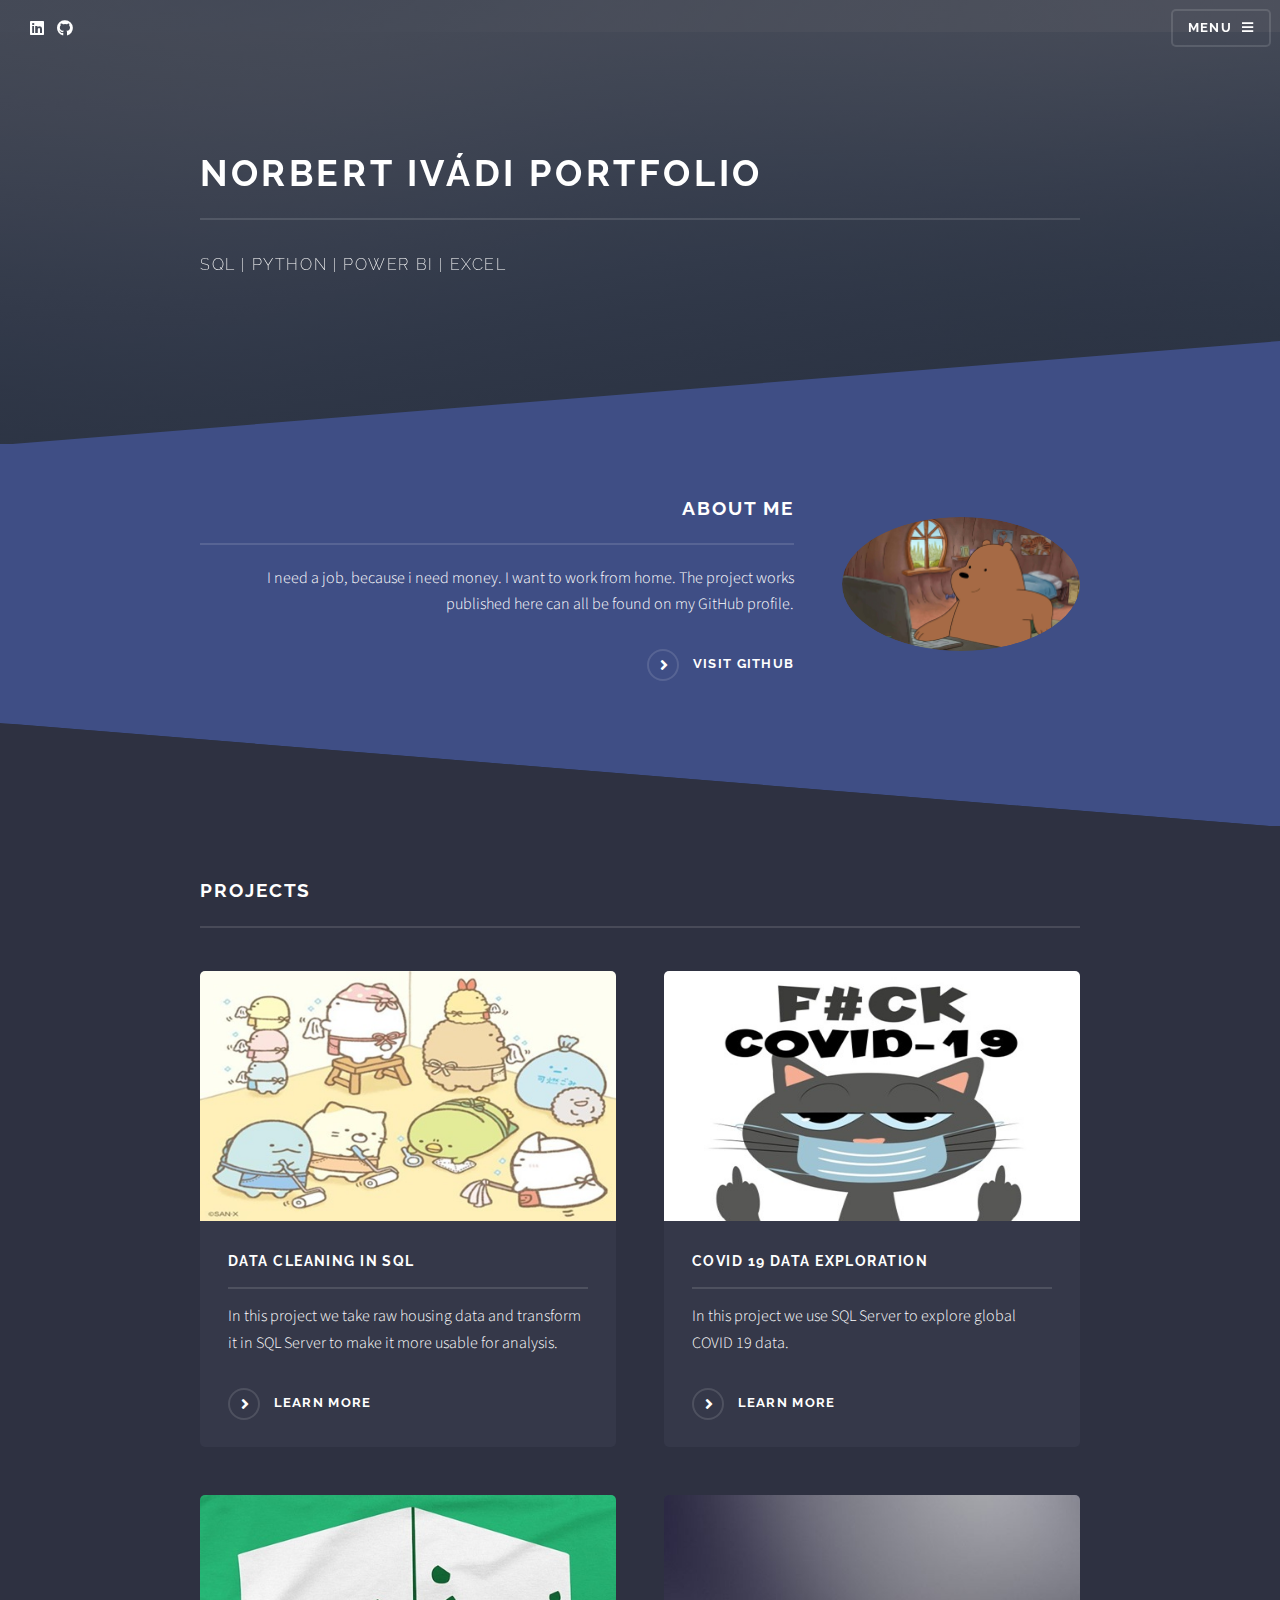
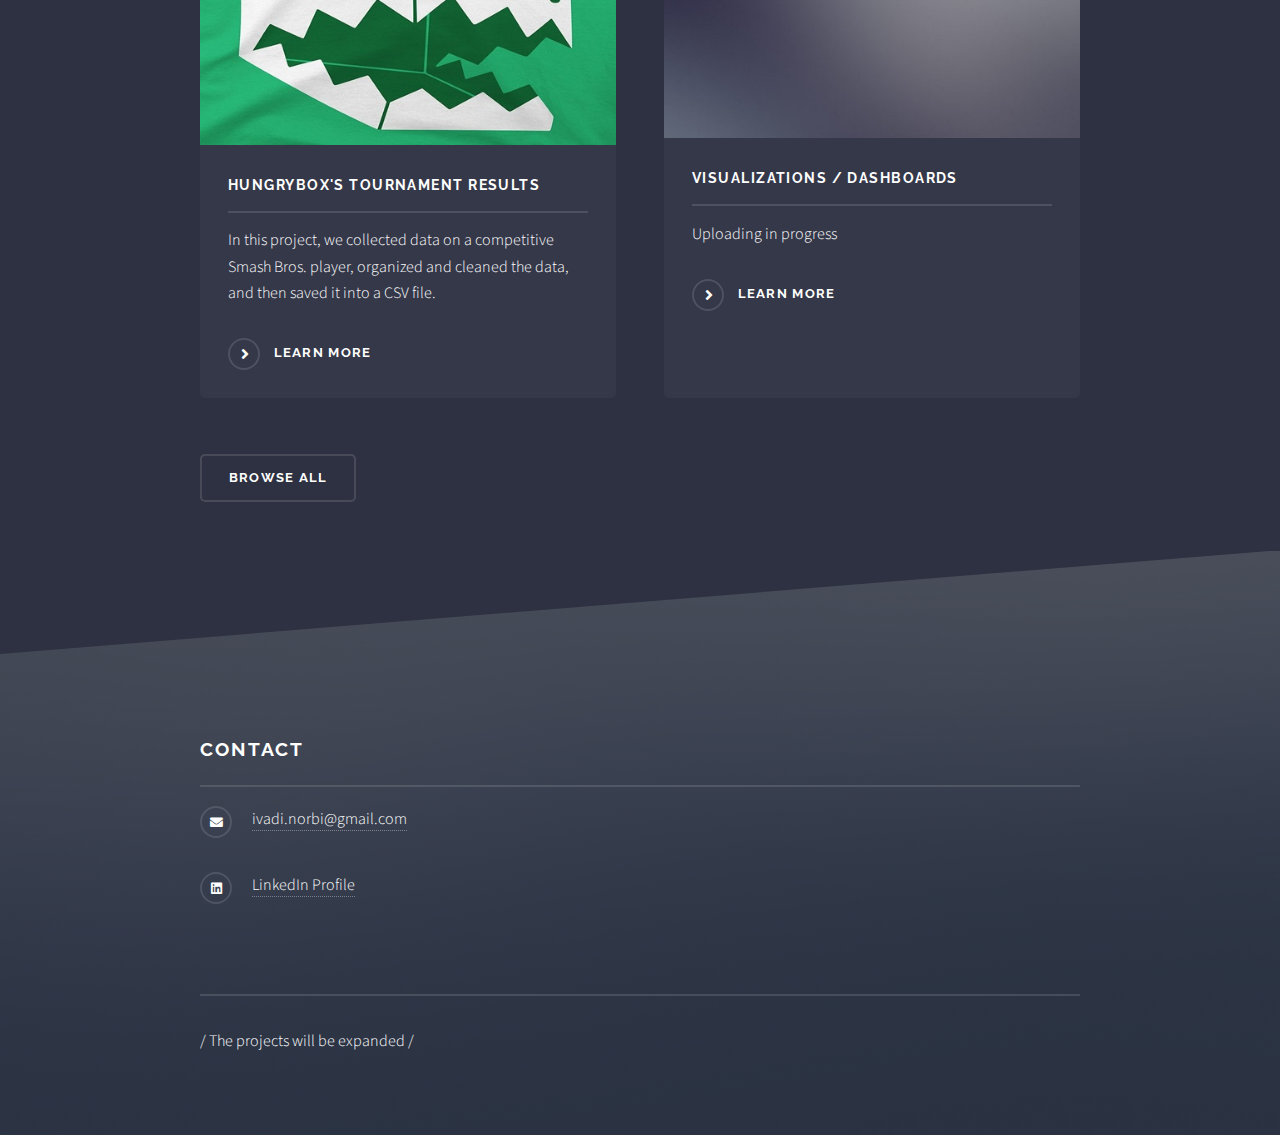
==== commit 54a9154a: "v 1.1" ====
--- a/index.html
+++ b/index.html
@@ -14,18 +14,15 @@
 
 				<!-- Header -->
 				<ul class="icons">
-
-
-
-					<li><a href="https://www.linkedin.com/in/norbert-ivadi/" class="icon brands fa-linkedin"  target="_blank" rel="noopener noreferrer"><span class="label">LinkedIn</span></a></li>
-					<li><a href="https://github.com/IvNorbi" class="icon brands fa-github"  target="_blank" rel="noopener noreferrer"><span class="label">Github</span></a></li>
 				</ul>
 					<header id="header" class="alt">
-						<!-- <h1><a href="index.html">Ivádi Norbert Portfolio Web</a></h1> -->
+						<a href="https://www.linkedin.com/in/norbert-ivadi/" class="icon brands fa-linkedin"  target="_blank" rel="noopener noreferrer"><span class="label">LinkedIn</span></a>
+						<a href="https://github.com/IvNorbi" class="icon brands fa-github"  target="_blank" rel="noopener noreferrer"><span class="label" id="github">Github</span></a>
 						<nav>
 							<a href="#menu">Menu</a>
 						</nav>
 					</header>
+					</ul>
 
 				<!-- Menu -->
 					<nav id="menu">
@@ -153,7 +150,7 @@
 							</form> -->
 							<ul class="contact">
 								<li class="icon solid fa-envelope"><a href="#">ivadi.norbi@gmail.com</a></li>
-								<li class="icon brands fa-linkedin"><a href="#">https://www.linkedin.com/in/norbert-ivadi/</a></li>
+								<li class="icon brands fa-linkedin"><a href="https://www.linkedin.com/in/norbert-ivadi/">LinkedIn Profile</a></li>
 							</ul>
 							<ul class="copyright">
 								/ The projects will be expanded /
--- a/assets/css/main.css
+++ b/assets/css/main.css
@@ -1,11 +1,6 @@
 @import url(fontawesome-all.min.css);
 @import url("https://fonts.googleapis.com/css?family=Raleway:200,700|Source+Sans+Pro:300,600,300italic,600italic");
 
-/*
-	Solid State by HTML5 UP
-	html5up.net | @ajlkn
-	Free for personal and commercial use under the CCA 3.0 license (html5up.net/license)
-*/
 
 html, body, div, span, applet, object,
 iframe, h1, h2, h3, h4, h5, h6, p, blockquote,
@@ -72,6 +67,7 @@
 	appearance: none;
 }
 
+
 /* Basic */
 
 	@-ms-viewport {
@@ -101,11 +97,11 @@
 	body {
 		background-color: #2e3141;
 		background-image: linear-gradient(to top, rgba(46, 49, 65, 0.8), rgba(46, 49, 65, 0.8)), url("../../images/bg.jpg");
-		background-size: auto,+		background-size: auto,
  cover;
-		background-attachment: fixed,+		background-attachment: fixed,
  fixed;
-		background-position: center,+		background-position: center,
  center;
 	}
 
@@ -2378,6 +2374,7 @@
 		text-decoration: none;
 		border-bottom: none;
 		position: relative;
+		margin-left: 10px;
 	}
 
 		.icon:before {
@@ -3467,9 +3464,9 @@
 				padding: 7em 0 8.25em 0 ;
 				background-color: #2e3141;
 				background-image: linear-gradient(to top, rgba(46, 49, 65, 0.8), rgba(46, 49, 65, 0.8)), url("../../images/bg.jpg");
-				background-size: auto,+				background-size: auto,
  cover;
-				background-position: center,+				background-position: center,
  center;
 				margin-bottom: -6.5em;
 			}
@@ -3579,9 +3576,9 @@
 			padding: 9em 0 6.25em 0 ;
 			background-color: #2e3141;
 			background-image: linear-gradient(to top, rgba(46, 49, 65, 0.8), rgba(46, 49, 65, 0.8)), url("../../images/bg.jpg");
-			background-size: auto,+			background-size: auto,
  cover;
-			background-position: center,+			background-position: center,
  0% 30%;
 			margin-bottom: -6.5em;
 		}
@@ -3592,9 +3589,9 @@
 
 		#wrapper > header {
 			padding: 11em 3em 7.375em 3em ;
-			background-size: auto,+			background-size: auto,
  cover;
-			background-position: center,+			background-position: center,
  0% 0%;
 			margin-bottom: -4.75em;
 		}
@@ -3609,7 +3606,7 @@
 
 		#wrapper > header {
 			padding: 6.5em 2em 3em 2em ;
-			background-size: auto,+			background-size: auto,
  125%;
 			margin-bottom: -2.5em;
 		}
@@ -4072,9 +4069,9 @@
 		#footer {
 			background-color: #2e3141;
 			background-image: linear-gradient(to top, rgba(46, 49, 65, 0.8), rgba(46, 49, 65, 0.8)), url("../../images/bg.jpg");
-			background-size: auto,+			background-size: auto,
  cover;
-			background-position: center,+			background-position: center,
  center;
 			margin-top: -6.5em;
 			padding-top: 6.5em;
--- a/assets/css/noscript.css
+++ b/assets/css/noscript.css
@@ -1,9 +1,3 @@
-/*
-	Solid State by HTML5 UP
-	html5up.net | @ajlkn
-	Free for personal and commercial use under the CCA 3.0 license (html5up.net/license)
-*/
-
 /* Banner */
 
 	body.is-preload #banner .logo {
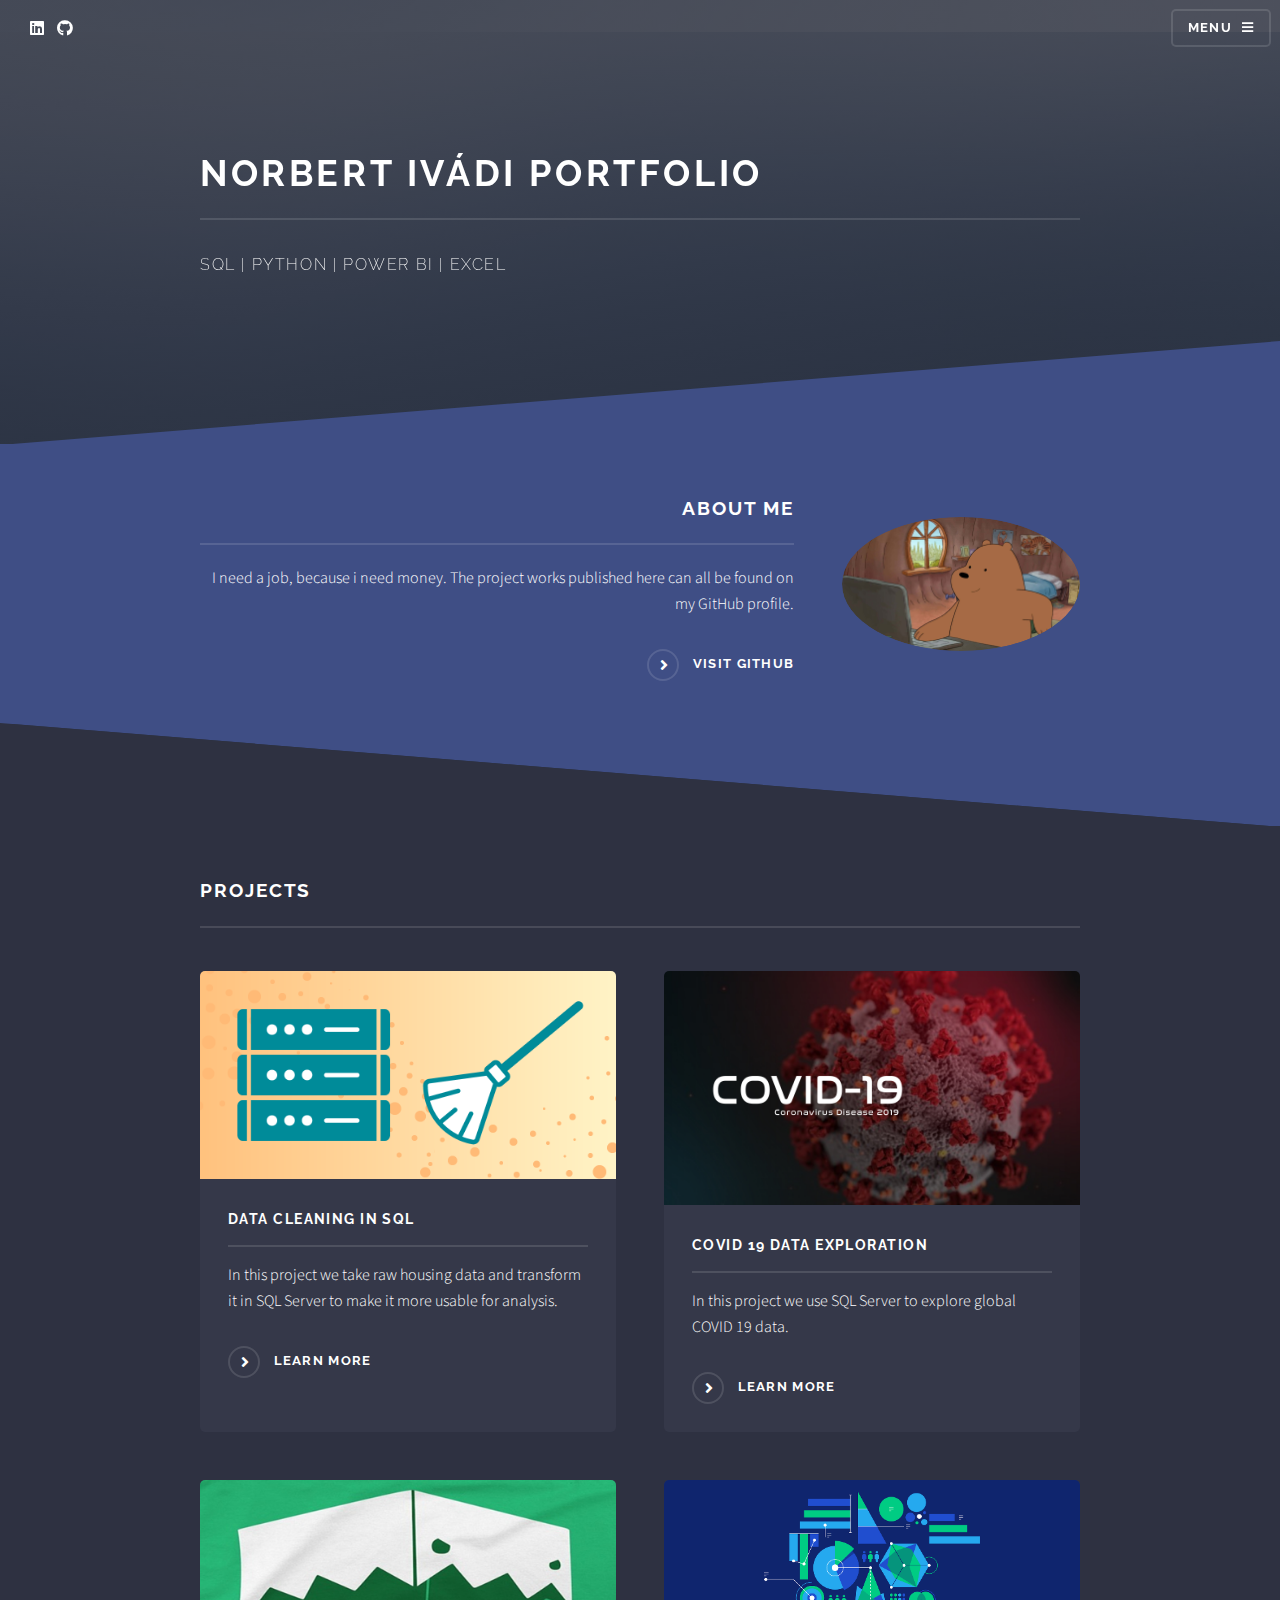
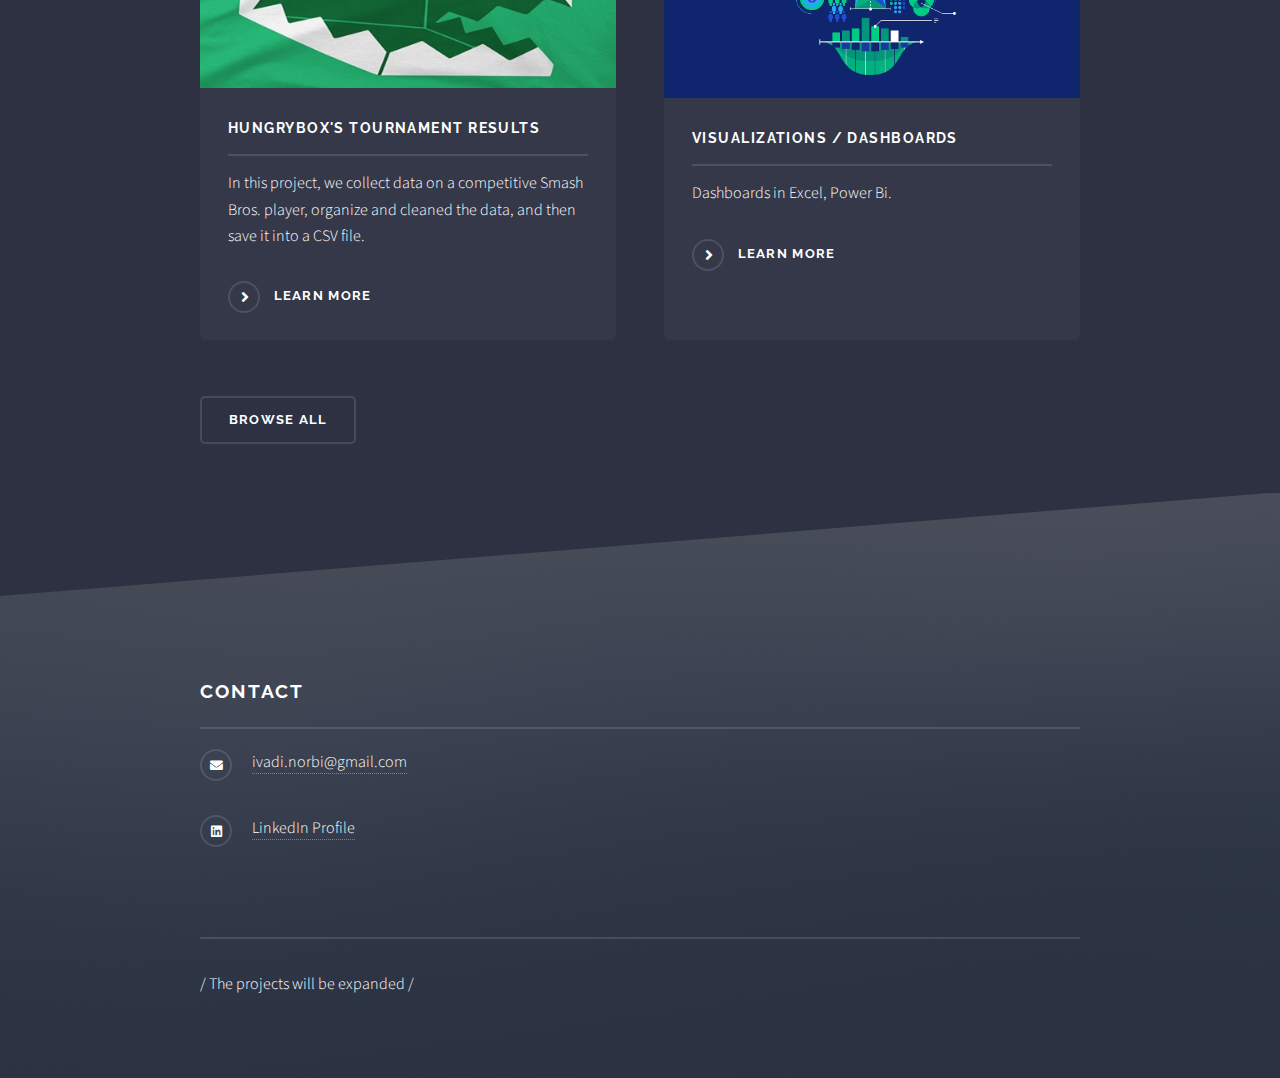
==== commit a63f8ace: "v 1.3" ====
--- a/index.html
+++ b/index.html
@@ -80,7 +80,7 @@
 									<a href="#" class="image"><img src="images/pic03.jpg" alt="" /></a>
 									<div class="content">
 										<h2 class="major" id="about-me">About me</h2>
-										<p>I need a job, because i need money. I want to work from home. The project works published here can all be found on my GitHub profile.</p>
+										<p>I need a job, because i need money. The project works published here can all be found on my GitHub profile.</p>
 										<a href="https://github.com/IvNorbi" class="special" target="_blank" rel="noopener noreferrer">VISIT GITHUB</a>
 									</div>
 								</div>
@@ -107,14 +107,14 @@
 										<article>
 											<a href="#" class="image"><img src="images/pic06.jpg" alt="" /></a>
 											<h3 class="major">Hungrybox's Tournament Results</h3>
-											<p>In this project, we collected data on a competitive Smash Bros. player, organized and cleaned the data, and then saved it into a CSV file.</p>
+											<p>In this project, we collect data on a competitive Smash Bros. player, organize and cleaned the data, and then save it into a CSV file.</p>
 											<a href="https://github.com/IvNorbi/PYTHON-Codes/blob/main/hungrybox_results.ipynb" class="special" target="_blank" rel="noopener noreferrer">Learn more</a>
 										</article>
 										<article>
 											<a href="#" class="image"><img src="images/pic07.jpg" alt="" /></a>
 											<h3 class="major">Visualizations / Dashboards</h3>
-											<p>Uploading in progress</p>
-											<a href="#" class="special">Learn more</a>
+											<p>Dashboards in Excel, Power Bi.</p>
+											<a href="dashboards.html" class="special">Learn more</a>
 										</article>
 									</section>
 									<ul class="actions">
